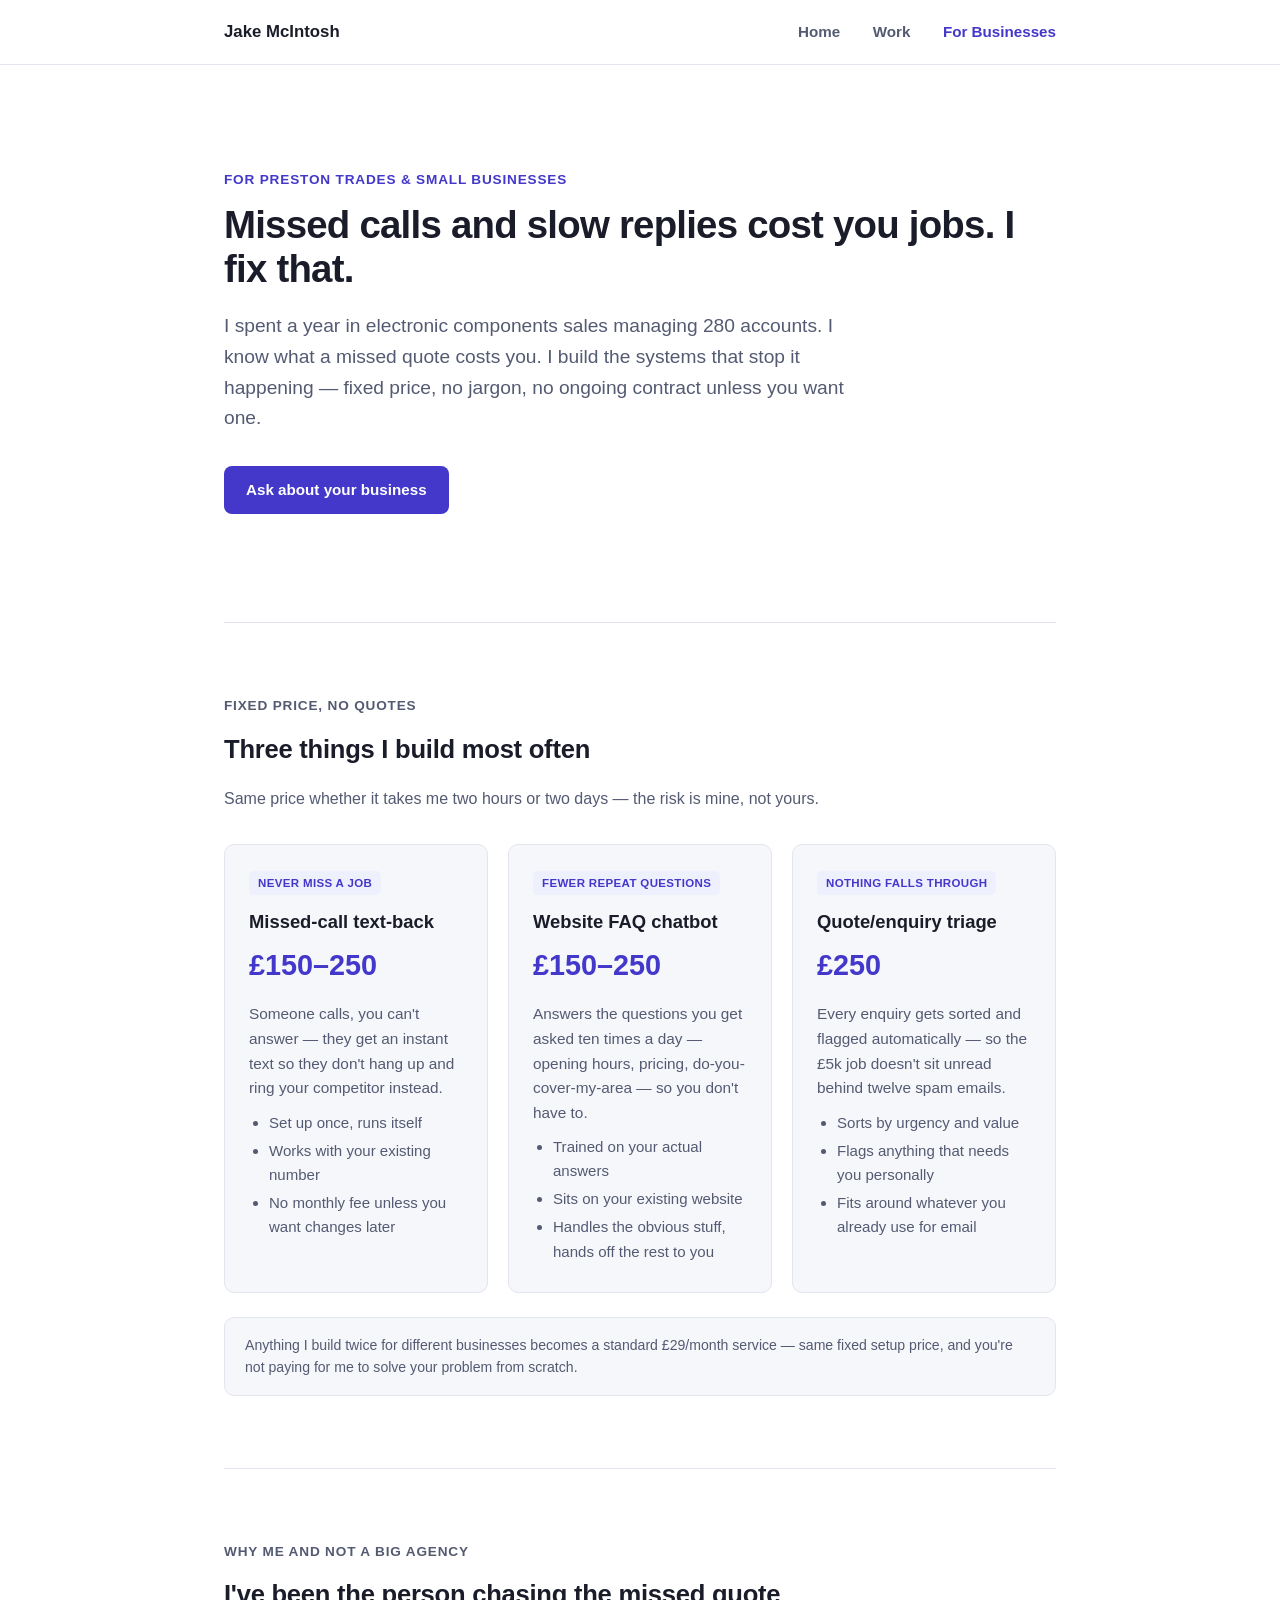
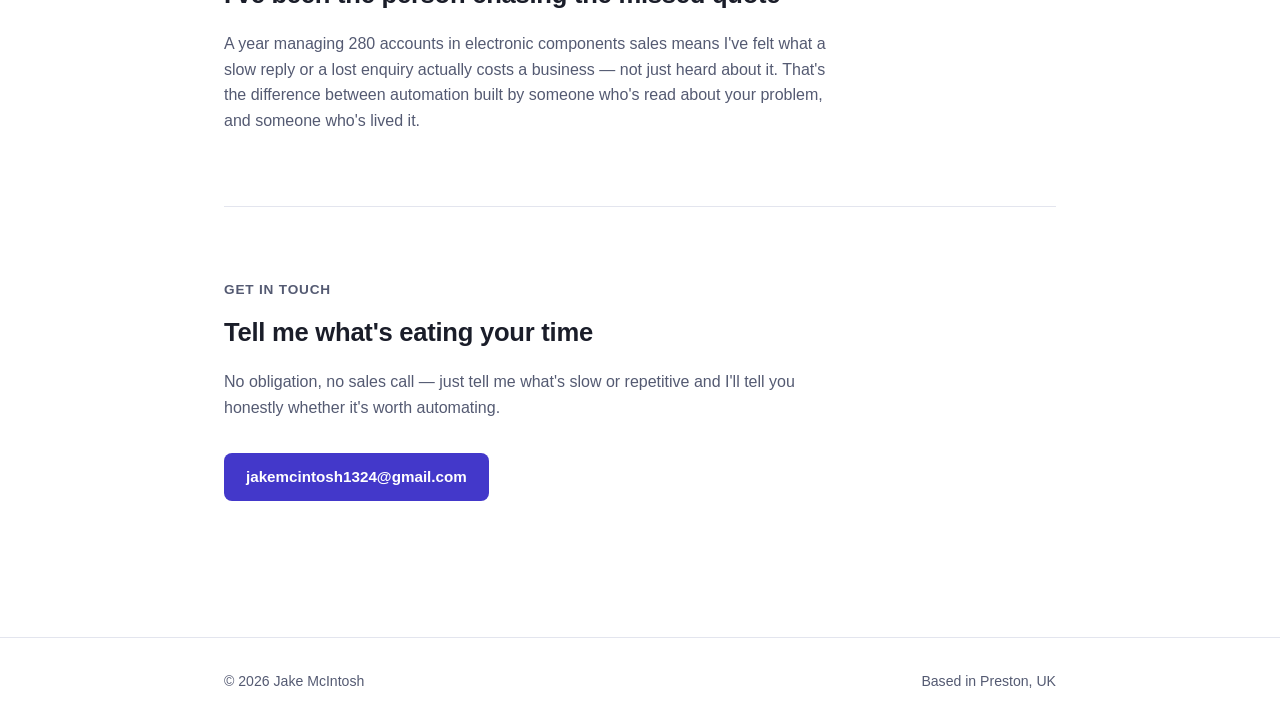
==== business.html @ 4c5cd42b "Initial site: home, work, and business pages Static HTML/CSS, no build step. Home covers positioning" ====
<!doctype html>
<html lang="en">
<head>
<meta charset="utf-8">
<meta name="viewport" content="width=device-width, initial-scale=1">
<title>Automation for Local Businesses — Jake McIntosh</title>
<meta name="description" content="Fixed-price automation for trades and small businesses in Preston: missed-call text-back, website chatbots, and enquiry triage. No quotes, no jargon.">
<link rel="stylesheet" href="style.css">
</head>
<body>

<header class="site">
  <div class="wrap">
    <span class="brand">Jake McIntosh</span>
    <nav class="main">
      <a href="index.html">Home</a>
      <a href="work.html">Work</a>
      <a href="business.html" class="active">For Businesses</a>
    </nav>
  </div>
</header>

<main>
  <div class="wrap">

    <section class="hero tight">
      <p class="eyebrow">For Preston trades &amp; small businesses</p>
      <h1>Missed calls and slow replies cost you jobs. I fix that.</h1>
      <p class="lede">I spent a year in electronic components sales managing 280 accounts. I know what a missed quote costs you. I build the systems that stop it happening — fixed price, no jargon, no ongoing contract unless you want one.</p>
      <div class="cta-row">
        <a class="btn primary" href="mailto:jakemcintosh1324@gmail.com?subject=Automation%20enquiry">Ask about your business</a>
      </div>
    </section>

    <hr class="divider">

    <section>
      <div class="section-head">
        <p class="eyebrow">Fixed price, no quotes</p>
        <h2>Three things I build most often</h2>
        <p>Same price whether it takes me two hours or two days — the risk is mine, not yours.</p>
      </div>

      <div class="grid cols-3">
        <div class="card price-card">
          <span class="tag">Never miss a job</span>
          <h3>Missed-call text-back</h3>
          <p class="price">£150–250</p>
          <p>Someone calls, you can't answer — they get an instant text so they don't hang up and ring your competitor instead.</p>
          <ul>
            <li>Set up once, runs itself</li>
            <li>Works with your existing number</li>
            <li>No monthly fee unless you want changes later</li>
          </ul>
        </div>

        <div class="card price-card">
          <span class="tag">Fewer repeat questions</span>
          <h3>Website FAQ chatbot</h3>
          <p class="price">£150–250</p>
          <p>Answers the questions you get asked ten times a day — opening hours, pricing, do-you-cover-my-area — so you don't have to.</p>
          <ul>
            <li>Trained on your actual answers</li>
            <li>Sits on your existing website</li>
            <li>Handles the obvious stuff, hands off the rest to you</li>
          </ul>
        </div>

        <div class="card price-card">
          <span class="tag">Nothing falls through</span>
          <h3>Quote/enquiry triage</h3>
          <p class="price">£250</p>
          <p>Every enquiry gets sorted and flagged automatically — so the £5k job doesn't sit unread behind twelve spam emails.</p>
          <ul>
            <li>Sorts by urgency and value</li>
            <li>Flags anything that needs you personally</li>
            <li>Fits around whatever you already use for email</li>
          </ul>
        </div>
      </div>

      <p class="note" style="margin-top:24px;">Anything I build twice for different businesses becomes a standard £29/month service — same fixed setup price, and you're not paying for me to solve your problem from scratch.</p>
    </section>

    <hr class="divider">

    <section class="tight">
      <div class="section-head">
        <p class="eyebrow">Why me and not a big agency</p>
        <h2>I've been the person chasing the missed quote</h2>
        <p>A year managing 280 accounts in electronic components sales means I've felt what a slow reply or a lost enquiry actually costs a business — not just heard about it. That's the difference between automation built by someone who's read about your problem, and someone who's lived it.</p>
      </div>
    </section>

    <hr class="divider">

    <section id="contact" class="tight">
      <div class="section-head">
        <p class="eyebrow">Get in touch</p>
        <h2>Tell me what's eating your time</h2>
        <p>No obligation, no sales call — just tell me what's slow or repetitive and I'll tell you honestly whether it's worth automating.</p>
      </div>
      <div class="cta-row">
        <a class="btn primary" href="mailto:jakemcintosh1324@gmail.com?subject=Automation%20enquiry">jakemcintosh1324@gmail.com</a>
      </div>
    </section>

  </div>
</main>

<footer class="site">
  <div class="wrap">
    <span>© 2026 Jake McIntosh</span>
    <span>Based in Preston, UK</span>
  </div>
</footer>

</body>
</html>
---- style.css ----
:root {
  --bg: #ffffff;
  --bg-alt: #f6f7fb;
  --text: #1a1d29;
  --text-dim: #545a72;
  --border: #e3e5ee;
  --accent: #4338ca;
  --accent-dim: #eef0fd;
  --code-bg: #f1f2f8;
  --radius: 10px;
  --max: 880px;
}

@media (prefers-color-scheme: dark) {
  :root {
    --bg: #14151f;
    --bg-alt: #1b1d2a;
    --text: #e9eaf2;
    --text-dim: #a3a7c2;
    --border: #2a2c3d;
    --accent: #8b85f5;
    --accent-dim: #23213f;
    --code-bg: #1e2030;
  }
}

* { box-sizing: border-box; }

html { scroll-behavior: smooth; }

body {
  margin: 0;
  background: var(--bg);
  color: var(--text);
  font-family: -apple-system, BlinkMacSystemFont, "Segoe UI", Roboto, Helvetica, Arial, sans-serif;
  line-height: 1.6;
  font-size: 16px;
}

a { color: var(--accent); text-decoration: none; }
a:hover { text-decoration: underline; }

code, pre {
  font-family: "SFMono-Regular", Consolas, "Liberation Mono", Menlo, monospace;
  background: var(--code-bg);
  border-radius: 4px;
}
code { padding: 0.15em 0.4em; font-size: 0.9em; }

.wrap {
  max-width: var(--max);
  margin: 0 auto;
  padding: 0 24px;
}

header.site {
  border-bottom: 1px solid var(--border);
  position: sticky;
  top: 0;
  background: var(--bg);
  z-index: 10;
}

@media (max-width: 480px) {
  header.site .wrap { padding: 10px 16px; height: auto; flex-wrap: wrap; row-gap: 6px; }
  .brand { font-size: 0.92rem; white-space: nowrap; }
  nav.main { display: flex; }
  nav.main a { margin-left: 0; margin-right: 14px; font-size: 0.85rem; white-space: nowrap; }
  nav.main a:last-child { margin-right: 0; }
}

header.site .wrap {
  display: flex;
  align-items: center;
  justify-content: space-between;
  height: 64px;
}

.brand {
  font-weight: 700;
  font-size: 1.05rem;
  color: var(--text);
}

nav.main a {
  color: var(--text-dim);
  margin-left: 28px;
  font-weight: 600;
  font-size: 0.95rem;
}
nav.main a:hover { color: var(--accent); text-decoration: none; }
nav.main a.active { color: var(--accent); }

main { padding: 64px 0 96px; }

.hero { padding-bottom: 8px; }

.eyebrow {
  color: var(--accent);
  font-weight: 700;
  font-size: 0.85rem;
  letter-spacing: 0.06em;
  text-transform: uppercase;
  margin: 0 0 12px;
}

h1 {
  font-size: 2.4rem;
  line-height: 1.15;
  margin: 0 0 20px;
  letter-spacing: -0.02em;
}

h2 {
  font-size: 1.6rem;
  margin: 0 0 8px;
  letter-spacing: -0.01em;
}

h3 { font-size: 1.15rem; margin: 0 0 6px; }

.lede {
  font-size: 1.2rem;
  color: var(--text-dim);
  max-width: 640px;
  margin: 0 0 32px;
}

.cta-row { display: flex; gap: 12px; flex-wrap: wrap; margin: 28px 0; }

.btn {
  display: inline-block;
  padding: 12px 22px;
  border-radius: 8px;
  font-weight: 700;
  font-size: 0.95rem;
}
.btn.primary { background: var(--accent); color: #fff; }
.btn.primary:hover { opacity: 0.9; text-decoration: none; }
.btn.ghost { border: 1px solid var(--border); color: var(--text); }
.btn.ghost:hover { border-color: var(--accent); color: var(--accent); text-decoration: none; }

section { margin: 72px 0; }
section.tight { margin: 40px 0; }

.section-head { margin-bottom: 32px; }
.section-head p { color: var(--text-dim); max-width: 620px; }

.grid { display: grid; grid-template-columns: repeat(2, 1fr); gap: 20px; }
@media (max-width: 680px) { .grid { grid-template-columns: 1fr; } }

.grid.cols-3 { grid-template-columns: repeat(3, 1fr); }
@media (max-width: 860px) { .grid.cols-3 { grid-template-columns: 1fr; } }

.card {
  background: var(--bg-alt);
  border: 1px solid var(--border);
  border-radius: var(--radius);
  padding: 24px;
}

.card .tag {
  display: inline-block;
  font-size: 0.72rem;
  font-weight: 700;
  letter-spacing: 0.03em;
  text-transform: uppercase;
  color: var(--accent);
  background: var(--accent-dim);
  padding: 3px 9px;
  border-radius: 5px;
  margin-bottom: 12px;
}

.card p { color: var(--text-dim); margin: 6px 0; font-size: 0.96rem; }
.card p strong { color: var(--text); }

.stack {
  margin-top: 14px;
  display: flex;
  flex-wrap: wrap;
  gap: 6px;
}
.stack span {
  font-size: 0.78rem;
  background: var(--code-bg);
  color: var(--text-dim);
  padding: 3px 9px;
  border-radius: 20px;
}

.principles { display: grid; grid-template-columns: repeat(4, 1fr); gap: 18px; }
@media (max-width: 860px) { .principles { grid-template-columns: repeat(2, 1fr); } }
@media (max-width: 520px) { .principles { grid-template-columns: 1fr; } }

.principles .card { text-align: left; }
.principles .card .num {
  font-size: 0.8rem;
  font-weight: 700;
  color: var(--accent);
  margin-bottom: 8px;
}

.divider {
  border: none;
  border-top: 1px solid var(--border);
  margin: 72px 0;
}

.price-card { position: relative; }
.price-card .price {
  font-size: 1.8rem;
  font-weight: 800;
  color: var(--accent);
  margin: 4px 0 14px;
}
.price-card ul { margin: 10px 0 0; padding-left: 20px; color: var(--text-dim); font-size: 0.94rem; }
.price-card li { margin-bottom: 4px; }

.quote {
  border-left: 3px solid var(--accent);
  padding: 4px 0 4px 20px;
  font-size: 1.15rem;
  color: var(--text);
  margin: 32px 0;
}

.note {
  font-size: 0.88rem;
  color: var(--text-dim);
  background: var(--bg-alt);
  border: 1px solid var(--border);
  border-radius: var(--radius);
  padding: 16px 20px;
}

footer.site {
  border-top: 1px solid var(--border);
  padding: 32px 0;
  color: var(--text-dim);
  font-size: 0.88rem;
}
footer.site .wrap { display: flex; justify-content: space-between; flex-wrap: wrap; gap: 12px; }

svg.arch { width: 100%; height: auto; max-width: 640px; display: block; margin: 8px 0; }
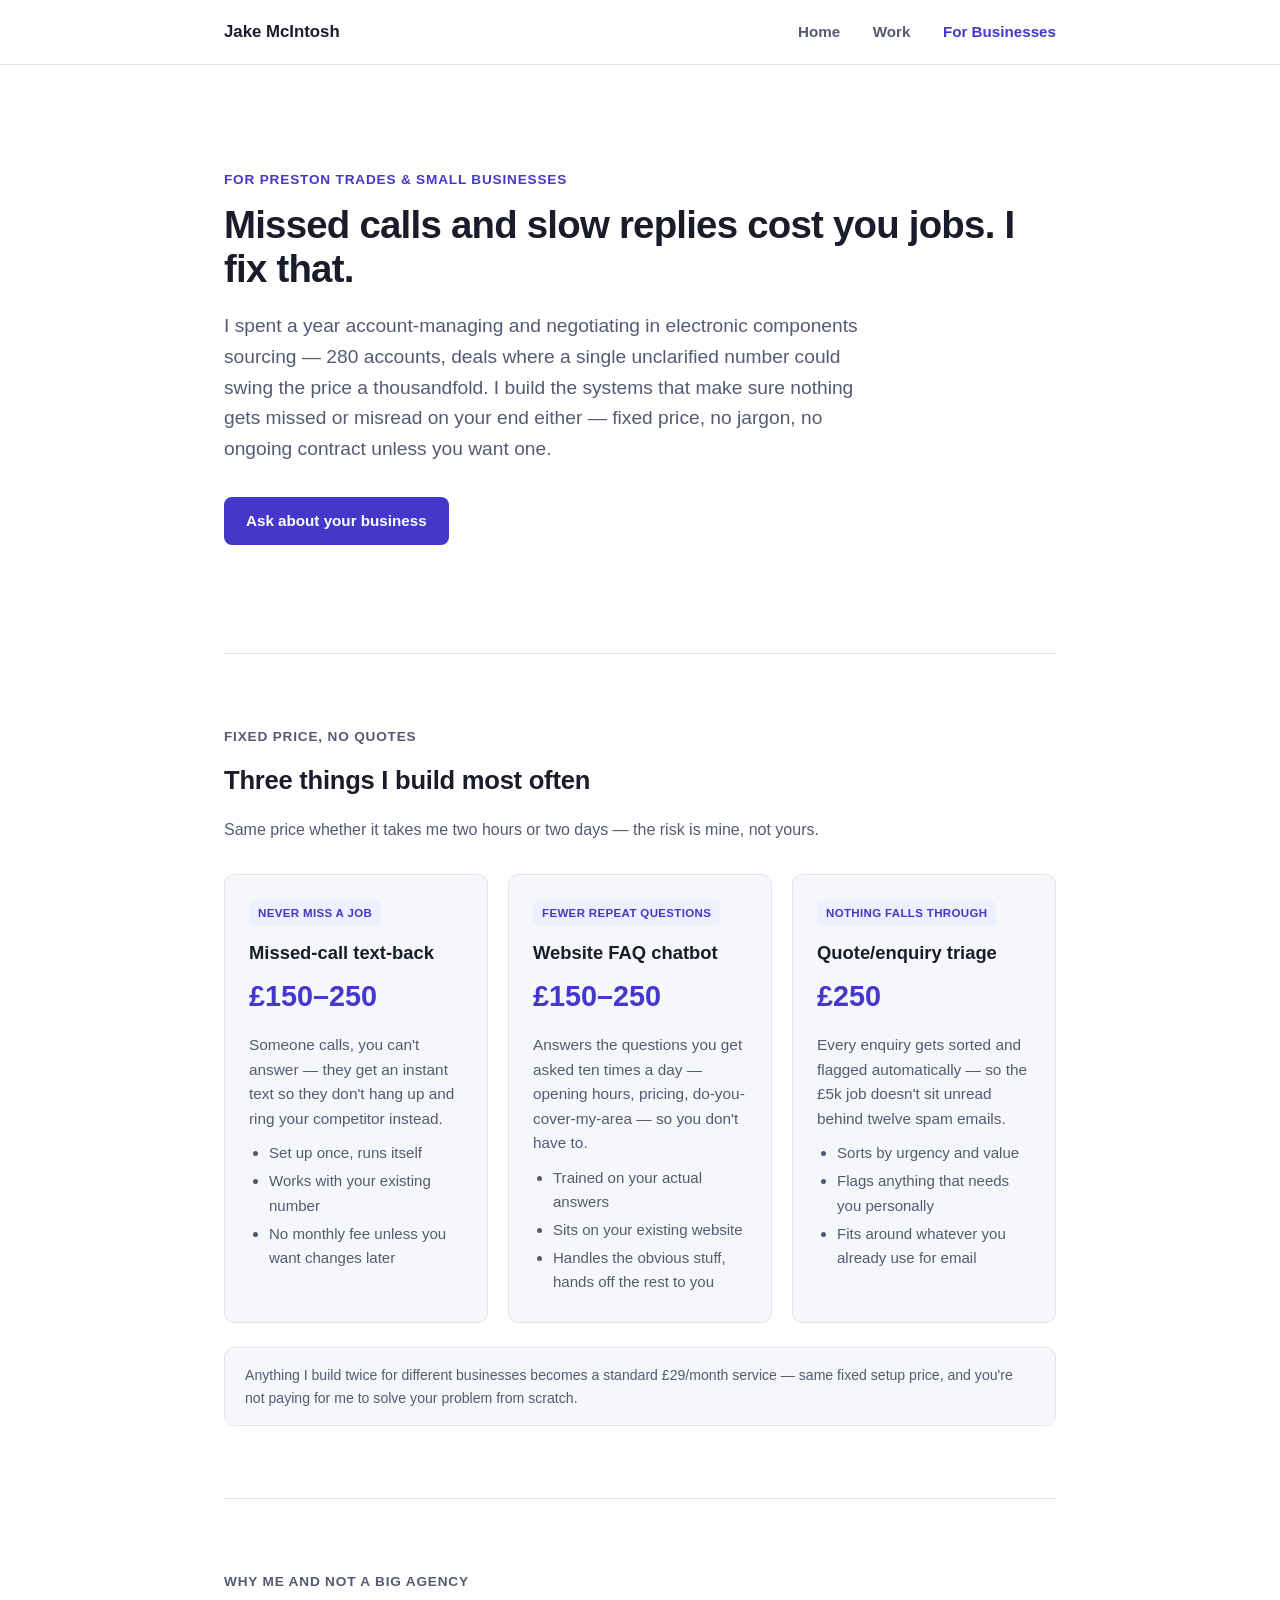
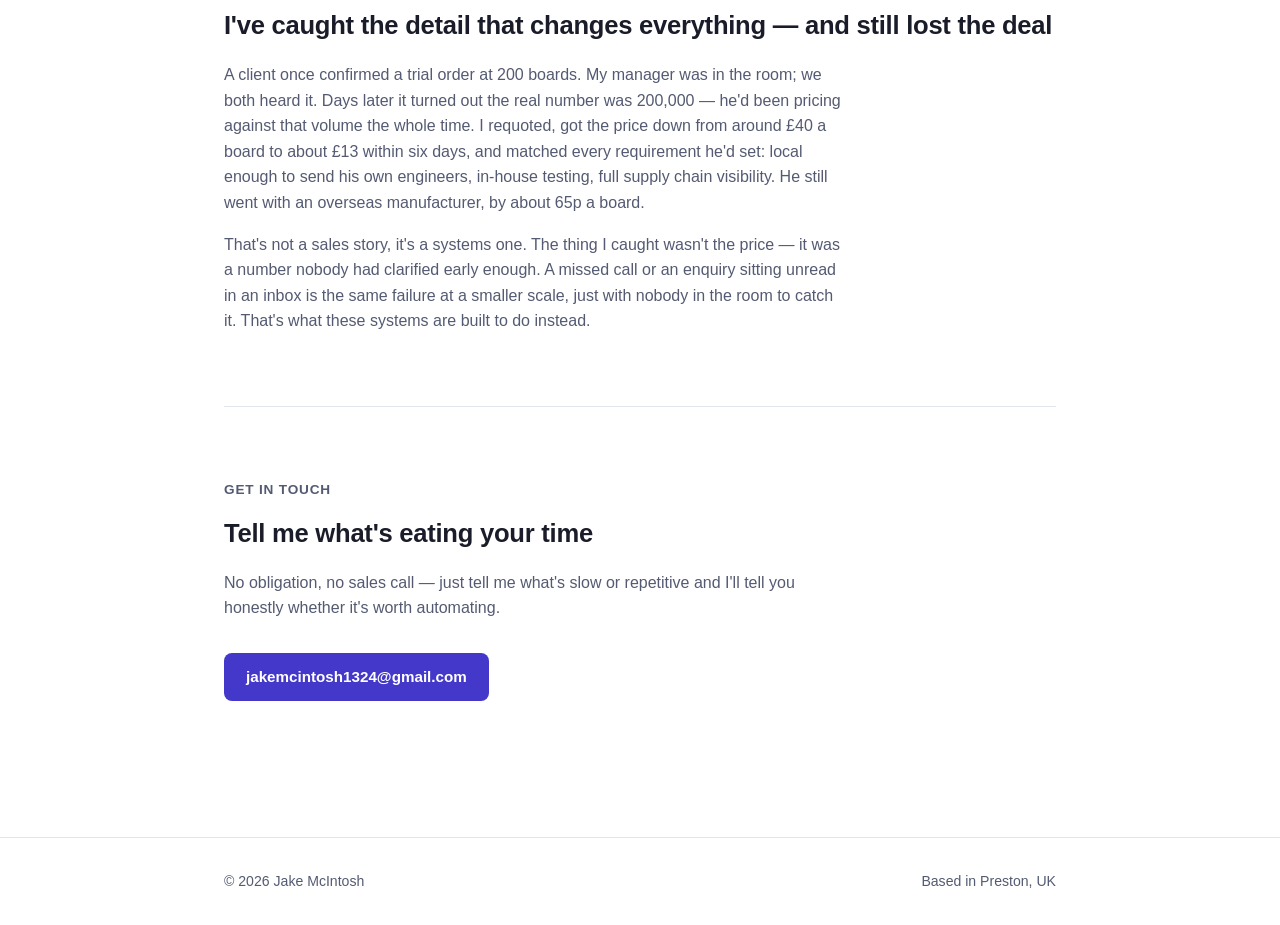
==== commit 84a0a3e2: "Replace abstract sales claim with the actual negotiation story" ====
--- a/business.html
+++ b/business.html
@@ -26,7 +26,7 @@
     <section class="hero tight">
       <p class="eyebrow">For Preston trades &amp; small businesses</p>
       <h1>Missed calls and slow replies cost you jobs. I fix that.</h1>
-      <p class="lede">I spent a year in electronic components sales managing 280 accounts. I know what a missed quote costs you. I build the systems that stop it happening — fixed price, no jargon, no ongoing contract unless you want one.</p>
+      <p class="lede">I spent a year account-managing and negotiating in electronic components sourcing — 280 accounts, deals where a single unclarified number could swing the price a thousandfold. I build the systems that make sure nothing gets missed or misread on your end either — fixed price, no jargon, no ongoing contract unless you want one.</p>
       <div class="cta-row">
         <a class="btn primary" href="mailto:jakemcintosh1324@gmail.com?subject=Automation%20enquiry">Ask about your business</a>
       </div>
@@ -87,8 +87,9 @@
     <section class="tight">
       <div class="section-head">
         <p class="eyebrow">Why me and not a big agency</p>
-        <h2>I've been the person chasing the missed quote</h2>
-        <p>A year managing 280 accounts in electronic components sales means I've felt what a slow reply or a lost enquiry actually costs a business — not just heard about it. That's the difference between automation built by someone who's read about your problem, and someone who's lived it.</p>
+        <h2>I've caught the detail that changes everything — and still lost the deal</h2>
+        <p>A client once confirmed a trial order at 200 boards. My manager was in the room; we both heard it. Days later it turned out the real number was 200,000 — he'd been pricing against that volume the whole time. I requoted, got the price down from around £40 a board to about £13 within six days, and matched every requirement he'd set: local enough to send his own engineers, in-house testing, full supply chain visibility. He still went with an overseas manufacturer, by about 65p a board.</p>
+        <p>That's not a sales story, it's a systems one. The thing I caught wasn't the price — it was a number nobody had clarified early enough. A missed call or an enquiry sitting unread in an inbox is the same failure at a smaller scale, just with nobody in the room to catch it. That's what these systems are built to do instead.</p>
       </div>
     </section>
 
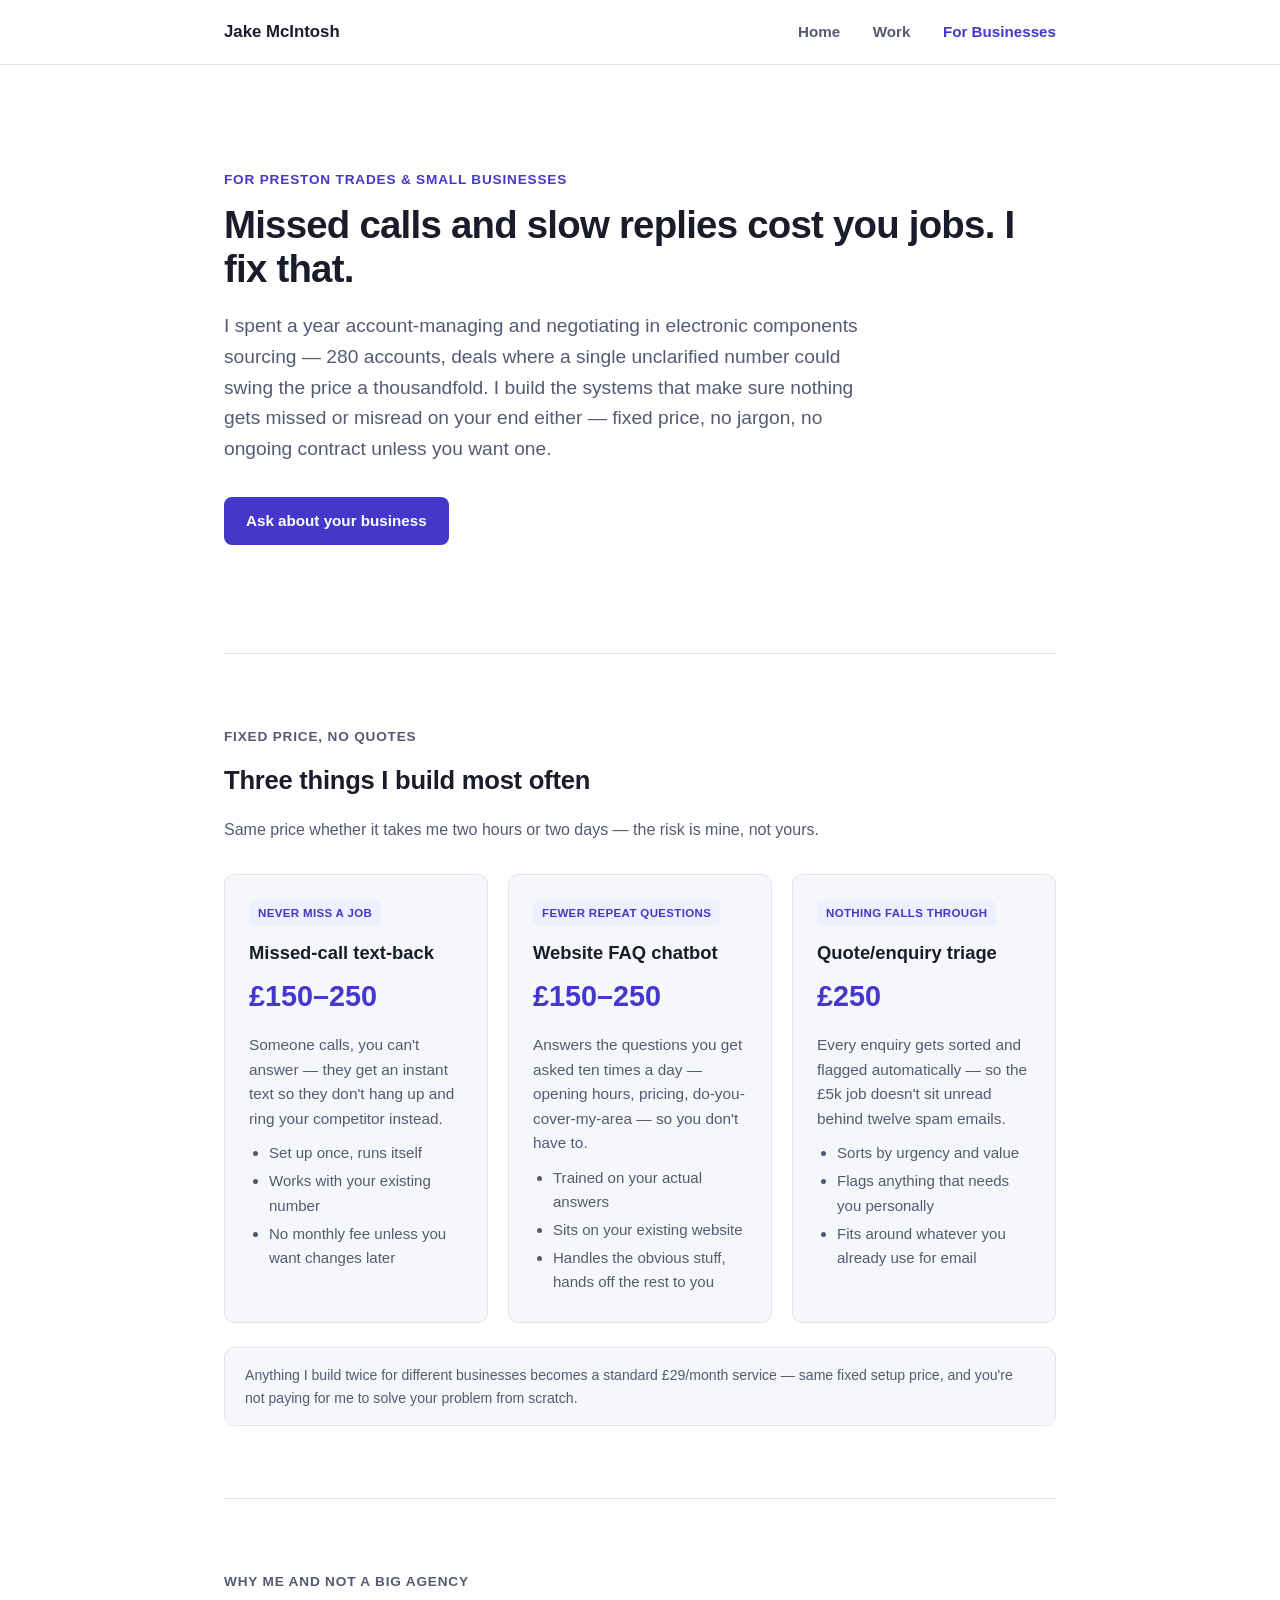
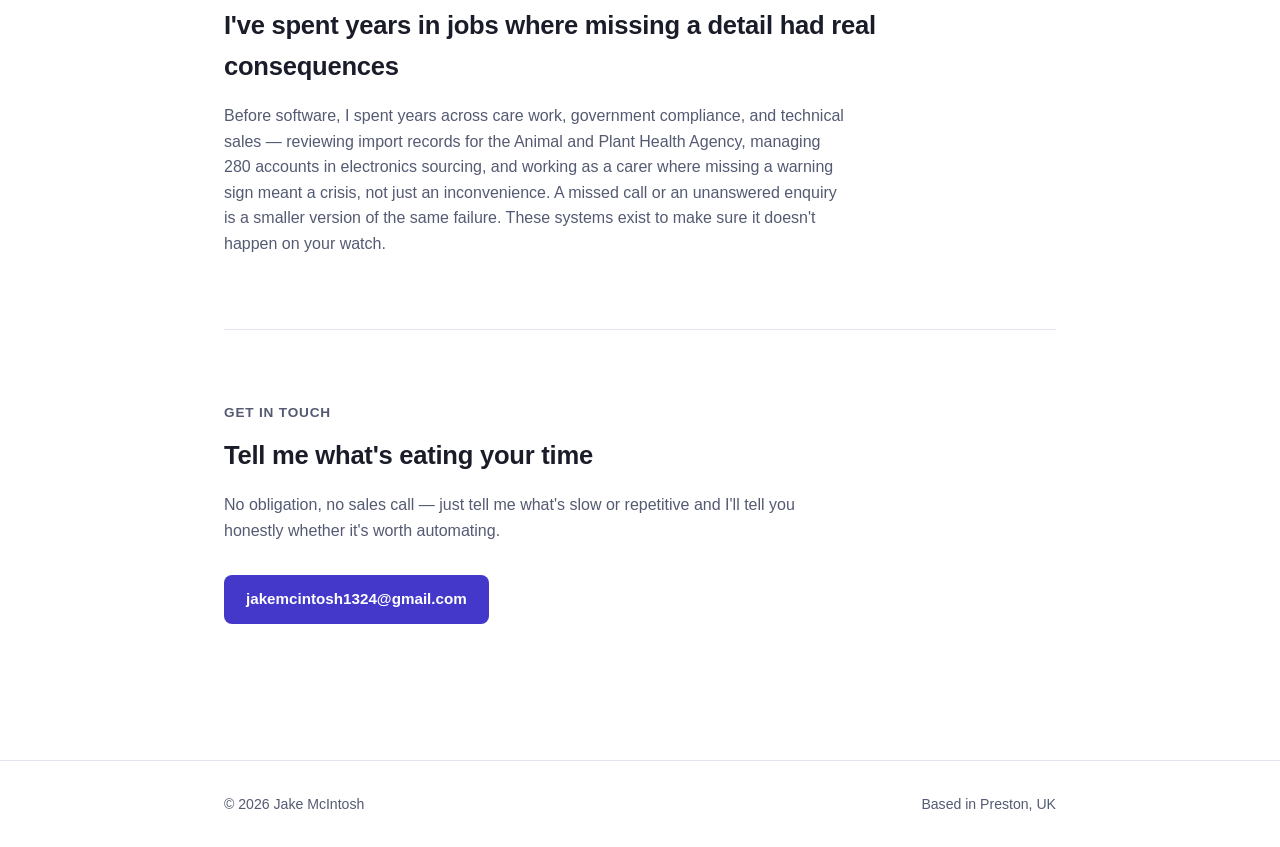
==== commit 3f14a031: "Center the wider background instead of one negotiation story Add a home-page section covering the ac" ====
--- a/business.html
+++ b/business.html
@@ -87,9 +87,8 @@
     <section class="tight">
       <div class="section-head">
         <p class="eyebrow">Why me and not a big agency</p>
-        <h2>I've caught the detail that changes everything — and still lost the deal</h2>
-        <p>A client once confirmed a trial order at 200 boards. My manager was in the room; we both heard it. Days later it turned out the real number was 200,000 — he'd been pricing against that volume the whole time. I requoted, got the price down from around £40 a board to about £13 within six days, and matched every requirement he'd set: local enough to send his own engineers, in-house testing, full supply chain visibility. He still went with an overseas manufacturer, by about 65p a board.</p>
-        <p>That's not a sales story, it's a systems one. The thing I caught wasn't the price — it was a number nobody had clarified early enough. A missed call or an enquiry sitting unread in an inbox is the same failure at a smaller scale, just with nobody in the room to catch it. That's what these systems are built to do instead.</p>
+        <h2>I've spent years in jobs where missing a detail had real consequences</h2>
+        <p>Before software, I spent years across care work, government compliance, and technical sales — reviewing import records for the Animal and Plant Health Agency, managing 280 accounts in electronics sourcing, and working as a carer where missing a warning sign meant a crisis, not just an inconvenience. A missed call or an unanswered enquiry is a smaller version of the same failure. These systems exist to make sure it doesn't happen on your watch.</p>
       </div>
     </section>
 
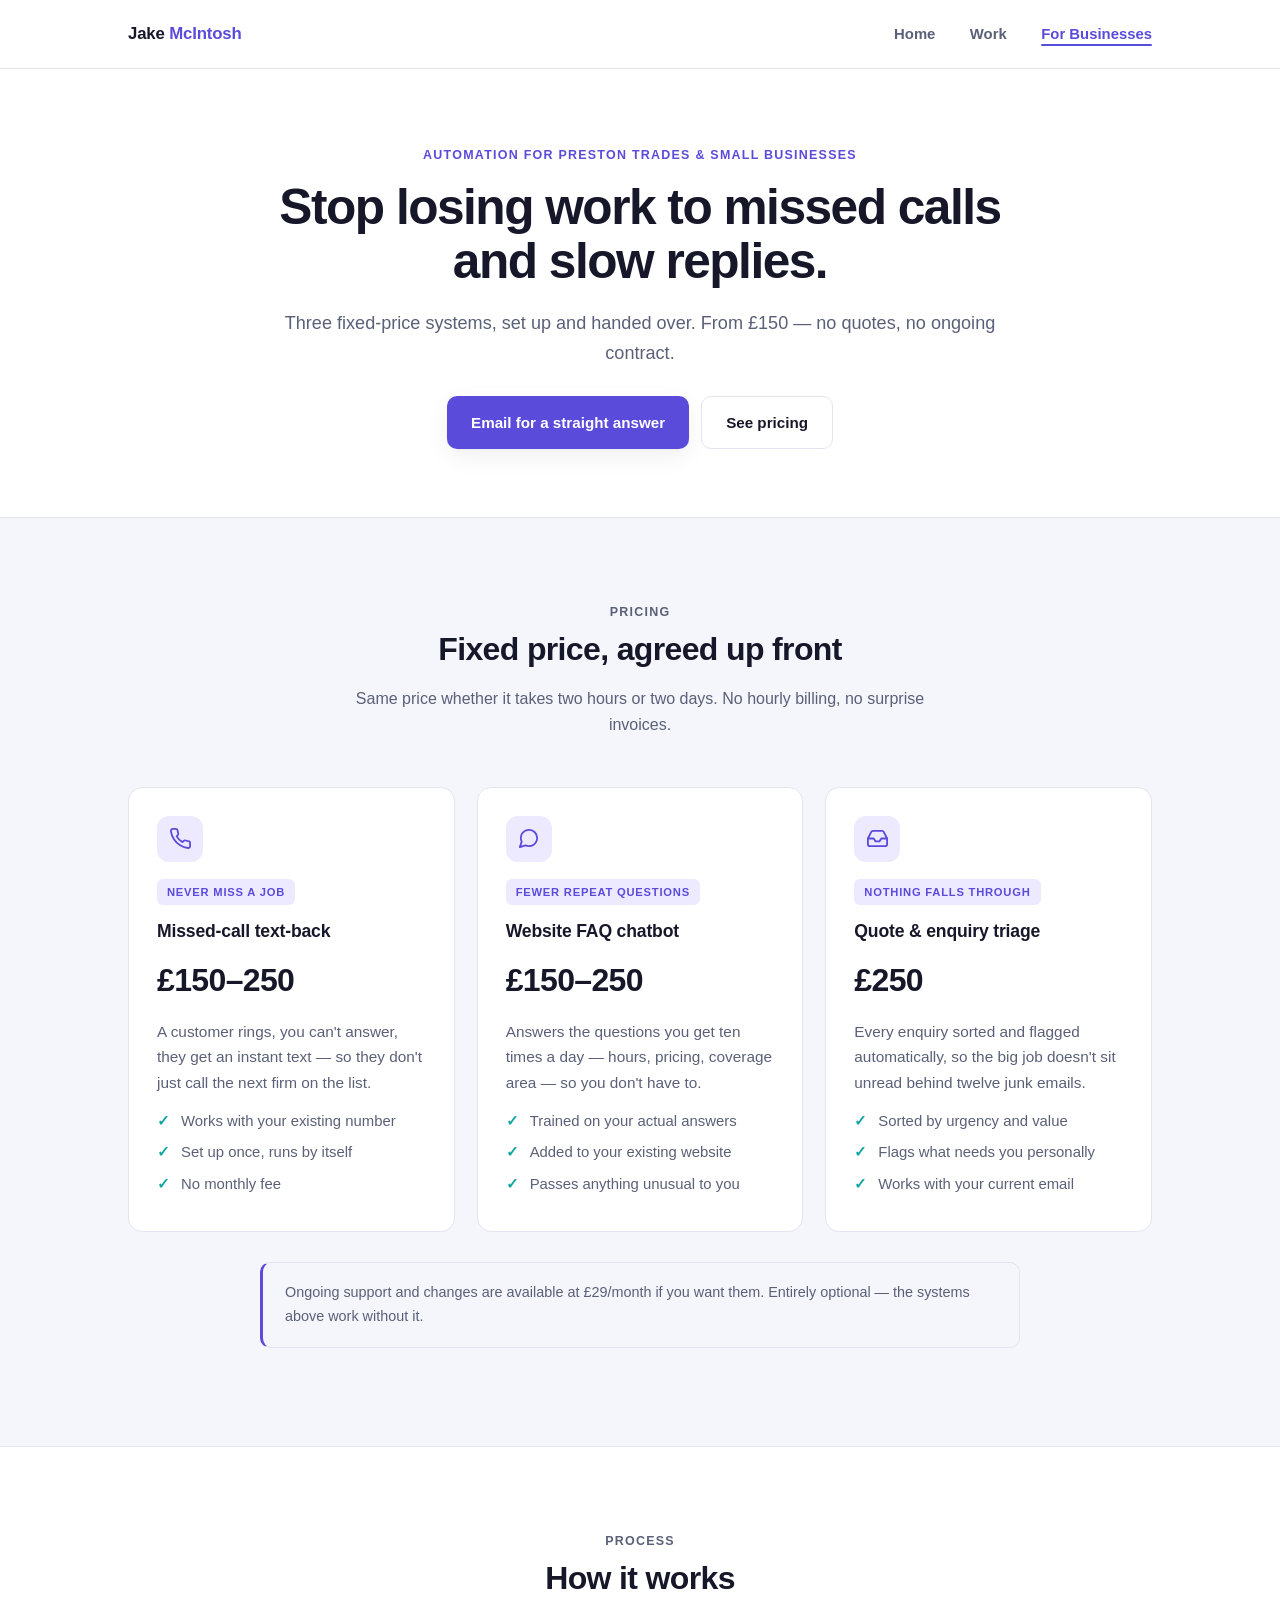
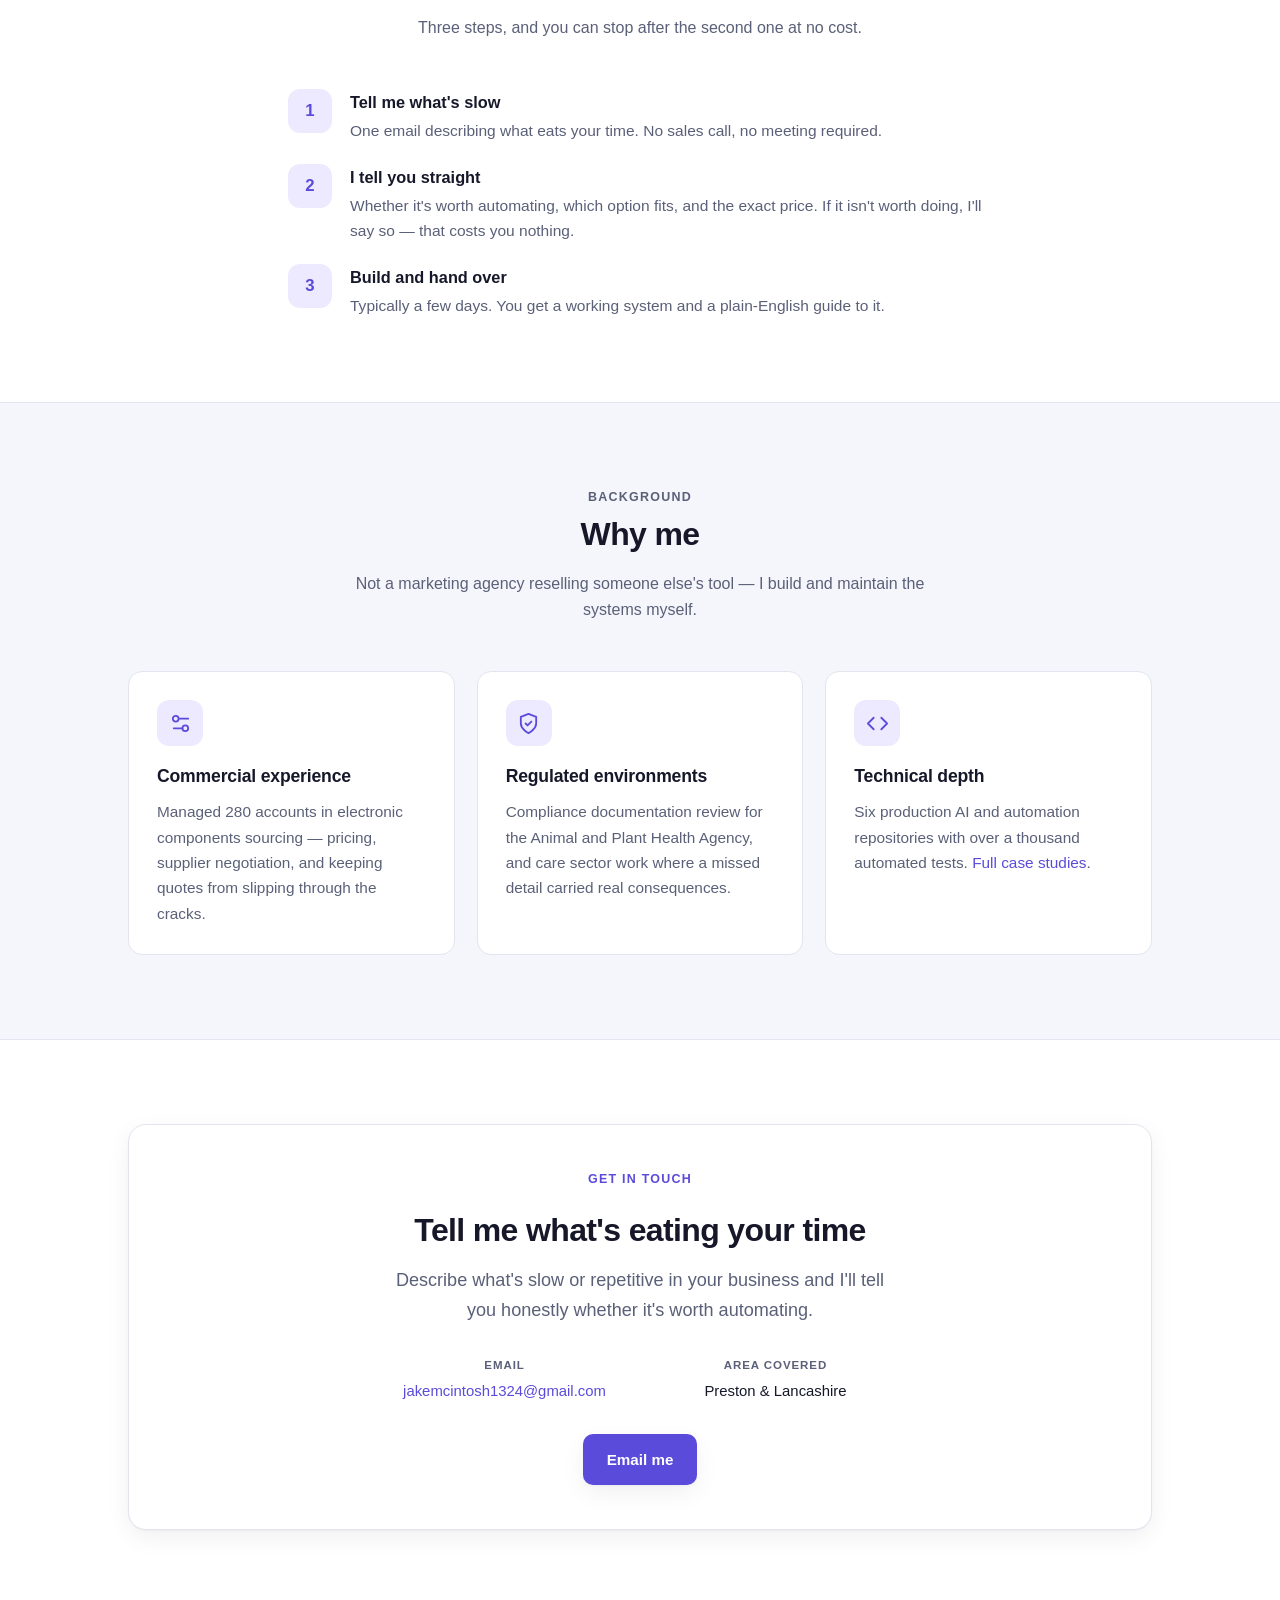
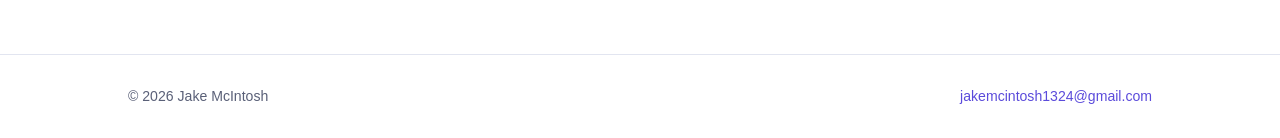
==== commit 2445a4bd: "Redesign: proper visual design system across all pages Replace the plain document styling with a des" ====
--- a/business.html
+++ b/business.html
@@ -3,15 +3,15 @@
 <head>
 <meta charset="utf-8">
 <meta name="viewport" content="width=device-width, initial-scale=1">
-<title>Automation for Local Businesses — Jake McIntosh</title>
-<meta name="description" content="Fixed-price automation for trades and small businesses in Preston: missed-call text-back, website chatbots, and enquiry triage. No quotes, no jargon.">
+<title>Business Automation, Fixed Prices — Jake McIntosh, Preston</title>
+<meta name="description" content="Fixed-price automation for Preston trades and small businesses: missed-call text-back, website FAQ chatbot, and enquiry triage. From £150. No quotes, no contracts.">
 <link rel="stylesheet" href="style.css">
 </head>
 <body>
 
 <header class="site">
   <div class="wrap">
-    <span class="brand">Jake McIntosh</span>
+    <span class="brand">Jake <span>McIntosh</span></span>
     <nav class="main">
       <a href="index.html">Home</a>
       <a href="work.html">Work</a>
@@ -21,99 +21,167 @@
 </header>
 
 <main>
+
   <div class="wrap">
-
-    <section class="hero tight">
-      <p class="eyebrow">For Preston trades &amp; small businesses</p>
-      <h1>Missed calls and slow replies cost you jobs. I fix that.</h1>
-      <p class="lede">I spent a year account-managing and negotiating in electronic components sourcing — 280 accounts, deals where a single unclarified number could swing the price a thousandfold. I build the systems that make sure nothing gets missed or misread on your end either — fixed price, no jargon, no ongoing contract unless you want one.</p>
-      <div class="cta-row">
-        <a class="btn primary" href="mailto:jakemcintosh1324@gmail.com?subject=Automation%20enquiry">Ask about your business</a>
+    <section class="hero">
+      <div class="narrow" style="text-align:center">
+        <p class="eyebrow">Automation for Preston trades &amp; small businesses</p>
+        <h1>Stop losing work to missed calls and slow replies.</h1>
+        <p class="lede">Three fixed-price systems, set up and handed over. From £150 — no quotes, no ongoing contract.</p>
+        <div class="cta-row" style="justify-content:center">
+          <a class="btn primary" href="mailto:jakemcintosh1324@gmail.com?subject=Automation%20enquiry">Email for a straight answer</a>
+          <a class="btn ghost" href="#pricing">See pricing</a>
+        </div>
       </div>
     </section>
+  </div>
 
-    <hr class="divider">
-
-    <section>
-      <div class="section-head">
-        <p class="eyebrow">Fixed price, no quotes</p>
-        <h2>Three things I build most often</h2>
-        <p>Same price whether it takes me two hours or two days — the risk is mine, not yours.</p>
+  <!-- PRICING -->
+  <section class="alt" id="pricing">
+    <div class="wrap">
+      <div class="section-head reveal">
+        <p class="eyebrow">Pricing</p>
+        <h2>Fixed price, agreed up front</h2>
+        <p>Same price whether it takes two hours or two days. No hourly billing, no surprise invoices.</p>
       </div>
 
       <div class="grid cols-3">
-        <div class="card price-card">
+        <div class="card price-card reveal">
+          <div class="ico"><svg viewBox="0 0 24 24"><path d="M22 16.9v3a2 2 0 0 1-2.2 2 19.8 19.8 0 0 1-8.6-3.1 19.5 19.5 0 0 1-6-6A19.8 19.8 0 0 1 2 4.2 2 2 0 0 1 4 2h3a2 2 0 0 1 2 1.7c.1 1 .3 1.8.6 2.7a2 2 0 0 1-.4 2.1L8 9.8a16 16 0 0 0 6 6l1.3-1.2a2 2 0 0 1 2.1-.5c.9.3 1.8.5 2.7.6a2 2 0 0 1 1.9 2z"/></svg></div>
           <span class="tag">Never miss a job</span>
           <h3>Missed-call text-back</h3>
-          <p class="price">£150–250</p>
-          <p>Someone calls, you can't answer — they get an instant text so they don't hang up and ring your competitor instead.</p>
+          <div class="price">£150–250</div>
+          <p>A customer rings, you can't answer, they get an instant text — so they don't just call the next firm on the list.</p>
           <ul>
-            <li>Set up once, runs itself</li>
             <li>Works with your existing number</li>
-            <li>No monthly fee unless you want changes later</li>
+            <li>Set up once, runs by itself</li>
+            <li>No monthly fee</li>
           </ul>
         </div>
 
-        <div class="card price-card">
+        <div class="card price-card reveal">
+          <div class="ico"><svg viewBox="0 0 24 24"><path d="M21 11.5a8.4 8.4 0 0 1-.9 3.8 8.5 8.5 0 0 1-7.6 4.7 8.4 8.4 0 0 1-3.8-.9L3 21l1.9-5.7a8.4 8.4 0 0 1-.9-3.8 8.5 8.5 0 0 1 4.7-7.6 8.4 8.4 0 0 1 3.8-.9h.5a8.5 8.5 0 0 1 8 8v.5z"/></svg></div>
           <span class="tag">Fewer repeat questions</span>
           <h3>Website FAQ chatbot</h3>
-          <p class="price">£150–250</p>
-          <p>Answers the questions you get asked ten times a day — opening hours, pricing, do-you-cover-my-area — so you don't have to.</p>
+          <div class="price">£150–250</div>
+          <p>Answers the questions you get ten times a day — hours, pricing, coverage area — so you don't have to.</p>
           <ul>
             <li>Trained on your actual answers</li>
-            <li>Sits on your existing website</li>
-            <li>Handles the obvious stuff, hands off the rest to you</li>
+            <li>Added to your existing website</li>
+            <li>Passes anything unusual to you</li>
           </ul>
         </div>
 
-        <div class="card price-card">
+        <div class="card price-card reveal">
+          <div class="ico"><svg viewBox="0 0 24 24"><path d="M22 12h-6l-2 3h-4l-2-3H2"/><path d="M5.5 5.1 2 12v6a2 2 0 0 0 2 2h16a2 2 0 0 0 2-2v-6l-3.5-6.9A2 2 0 0 0 16.8 4H7.2a2 2 0 0 0-1.7 1.1z"/></svg></div>
           <span class="tag">Nothing falls through</span>
-          <h3>Quote/enquiry triage</h3>
-          <p class="price">£250</p>
-          <p>Every enquiry gets sorted and flagged automatically — so the £5k job doesn't sit unread behind twelve spam emails.</p>
+          <h3>Quote &amp; enquiry triage</h3>
+          <div class="price">£250</div>
+          <p>Every enquiry sorted and flagged automatically, so the big job doesn't sit unread behind twelve junk emails.</p>
           <ul>
-            <li>Sorts by urgency and value</li>
-            <li>Flags anything that needs you personally</li>
-            <li>Fits around whatever you already use for email</li>
+            <li>Sorted by urgency and value</li>
+            <li>Flags what needs you personally</li>
+            <li>Works with your current email</li>
           </ul>
         </div>
       </div>
 
-      <p class="note" style="margin-top:24px;">Anything I build twice for different businesses becomes a standard £29/month service — same fixed setup price, and you're not paying for me to solve your problem from scratch.</p>
-    </section>
+      <div class="narrow" style="margin-top:30px">
+        <p class="note reveal">Ongoing support and changes are available at £29/month if you want them. Entirely optional — the systems above work without it.</p>
+      </div>
+    </div>
+  </section>
 
-    <hr class="divider">
+  <!-- PROCESS -->
+  <section>
+    <div class="wrap narrow">
+      <div class="section-head reveal">
+        <p class="eyebrow">Process</p>
+        <h2>How it works</h2>
+        <p>Three steps, and you can stop after the second one at no cost.</p>
+      </div>
+      <ol class="steps">
+        <li class="reveal"><div><strong>Tell me what's slow</strong>One email describing what eats your time. No sales call, no meeting required.</div></li>
+        <li class="reveal"><div><strong>I tell you straight</strong>Whether it's worth automating, which option fits, and the exact price. If it isn't worth doing, I'll say so — that costs you nothing.</div></li>
+        <li class="reveal"><div><strong>Build and hand over</strong>Typically a few days. You get a working system and a plain-English guide to it.</div></li>
+      </ol>
+    </div>
+  </section>
 
-    <section class="tight">
-      <div class="section-head">
-        <p class="eyebrow">Why me and not a big agency</p>
-        <h2>I've spent years in jobs where missing a detail had real consequences</h2>
-        <p>Before software, I spent years across care work, government compliance, and technical sales — reviewing import records for the Animal and Plant Health Agency, managing 280 accounts in electronics sourcing, and working as a carer where missing a warning sign meant a crisis, not just an inconvenience. A missed call or an unanswered enquiry is a smaller version of the same failure. These systems exist to make sure it doesn't happen on your watch.</p>
+  <!-- WHY ME -->
+  <section class="alt">
+    <div class="wrap">
+      <div class="section-head reveal">
+        <p class="eyebrow">Background</p>
+        <h2>Why me</h2>
+        <p>Not a marketing agency reselling someone else's tool — I build and maintain the systems myself.</p>
       </div>
-    </section>
+      <div class="grid cols-3">
+        <div class="card reveal">
+          <div class="ico"><svg viewBox="0 0 24 24"><path d="M20 7h-9M14 17H5"/><circle cx="17" cy="17" r="3"/><circle cx="7" cy="7" r="3"/></svg></div>
+          <h3>Commercial experience</h3>
+          <p>Managed 280 accounts in electronic components sourcing — pricing, supplier negotiation, and keeping quotes from slipping through the cracks.</p>
+        </div>
+        <div class="card reveal">
+          <div class="ico"><svg viewBox="0 0 24 24"><path d="M12 22s8-4 8-10V5l-8-3-8 3v7c0 6 8 10 8 10z"/><path d="m9 12 2 2 4-4"/></svg></div>
+          <h3>Regulated environments</h3>
+          <p>Compliance documentation review for the Animal and Plant Health Agency, and care sector work where a missed detail carried real consequences.</p>
+        </div>
+        <div class="card reveal">
+          <div class="ico"><svg viewBox="0 0 24 24"><path d="m16 18 6-6-6-6M8 6l-6 6 6 6"/></svg></div>
+          <h3>Technical depth</h3>
+          <p>Six production AI and automation repositories with over a thousand automated tests. <a href="work.html">Full case studies</a>.</p>
+        </div>
+      </div>
+    </div>
+  </section>
 
-    <hr class="divider">
-
-    <section id="contact" class="tight">
-      <div class="section-head">
+  <!-- CONTACT -->
+  <section id="contact">
+    <div class="wrap">
+      <div class="contact-panel reveal">
         <p class="eyebrow">Get in touch</p>
         <h2>Tell me what's eating your time</h2>
-        <p>No obligation, no sales call — just tell me what's slow or repetitive and I'll tell you honestly whether it's worth automating.</p>
+        <p class="lede">Describe what's slow or repetitive in your business and I'll tell you honestly whether it's worth automating.</p>
+        <ul class="contact-list" style="grid-template-columns:repeat(2,1fr);max-width:520px;margin-left:auto;margin-right:auto">
+          <li><span class="label">Email</span><a href="mailto:jakemcintosh1324@gmail.com?subject=Automation%20enquiry">jakemcintosh1324@gmail.com</a></li>
+          <li><span class="label">Area covered</span>Preston &amp; Lancashire</li>
+        </ul>
+        <div class="cta-row">
+          <a class="btn primary" href="mailto:jakemcintosh1324@gmail.com?subject=Automation%20enquiry">Email me</a>
+        </div>
       </div>
-      <div class="cta-row">
-        <a class="btn primary" href="mailto:jakemcintosh1324@gmail.com?subject=Automation%20enquiry">jakemcintosh1324@gmail.com</a>
-      </div>
-    </section>
+    </div>
+  </section>
 
-  </div>
 </main>
 
 <footer class="site">
   <div class="wrap">
     <span>© 2026 Jake McIntosh</span>
-    <span>Based in Preston, UK</span>
+    <a href="mailto:jakemcintosh1324@gmail.com">jakemcintosh1324@gmail.com</a>
   </div>
 </footer>
 
+<script>
+(function () {
+  var els = document.querySelectorAll('.reveal');
+  if (!els.length) return;
+  function showAll() { for (var i = 0; i < els.length; i++) els[i].classList.add('in'); }
+  if (!('IntersectionObserver' in window)) { showAll(); return; }
+  document.documentElement.classList.add('reveal-ready');
+  var io = new IntersectionObserver(function (entries) {
+    entries.forEach(function (entry, i) {
+      if (!entry.isIntersecting) return;
+      var el = entry.target;
+      setTimeout(function () { el.classList.add('in'); }, i * 70);
+      io.unobserve(el);
+    });
+  }, { threshold: 0, rootMargin: '0px 0px -60px 0px' });
+  for (var i = 0; i < els.length; i++) io.observe(els[i]);
+  setTimeout(showAll, 3000);
+})();
+</script>
+
 </body>
 </html>
--- a/style.css
+++ b/style.css
@@ -1,31 +1,38 @@
 :root {
   --bg: #ffffff;
-  --bg-alt: #f6f7fb;
-  --text: #1a1d29;
-  --text-dim: #545a72;
-  --border: #e3e5ee;
-  --accent: #4338ca;
-  --accent-dim: #eef0fd;
-  --code-bg: #f1f2f8;
-  --radius: 10px;
-  --max: 880px;
+  --bg-alt: #f5f6fb;
+  --bg-deep: #eceef7;
+  --text: #16182a;
+  --text-dim: #5a6078;
+  --border: #e2e5f0;
+  --accent: #5b4bdb;
+  --accent-soft: #ede9fe;
+  --accent-2: #0ea5a4;
+  --code-bg: #eef0f8;
+  --shadow: 0 1px 2px rgba(20,22,40,.04), 0 8px 24px rgba(20,22,40,.06);
+  --shadow-lg: 0 2px 4px rgba(20,22,40,.05), 0 18px 44px rgba(20,22,40,.11);
+  --radius: 14px;
+  --max: 1080px;
 }
 
 @media (prefers-color-scheme: dark) {
   :root {
-    --bg: #14151f;
-    --bg-alt: #1b1d2a;
-    --text: #e9eaf2;
-    --text-dim: #a3a7c2;
-    --border: #2a2c3d;
-    --accent: #8b85f5;
-    --accent-dim: #23213f;
-    --code-bg: #1e2030;
+    --bg: #0f1119;
+    --bg-alt: #161927;
+    --bg-deep: #1c2032;
+    --text: #eceef8;
+    --text-dim: #9ba2be;
+    --border: #262b3f;
+    --accent: #8b7cf8;
+    --accent-soft: #241f45;
+    --accent-2: #2dd4bf;
+    --code-bg: #1b1f30;
+    --shadow: 0 1px 2px rgba(0,0,0,.3), 0 8px 24px rgba(0,0,0,.25);
+    --shadow-lg: 0 2px 4px rgba(0,0,0,.3), 0 18px 44px rgba(0,0,0,.4);
   }
 }
 
 * { box-sizing: border-box; }
-
 html { scroll-behavior: smooth; }
 
 body {
@@ -33,213 +40,302 @@
   background: var(--bg);
   color: var(--text);
   font-family: -apple-system, BlinkMacSystemFont, "Segoe UI", Roboto, Helvetica, Arial, sans-serif;
-  line-height: 1.6;
+  line-height: 1.65;
   font-size: 16px;
+  -webkit-font-smoothing: antialiased;
 }
 
 a { color: var(--accent); text-decoration: none; }
 a:hover { text-decoration: underline; }
 
-code, pre {
-  font-family: "SFMono-Regular", Consolas, "Liberation Mono", Menlo, monospace;
+code {
+  font-family: "SFMono-Regular", Consolas, Menlo, monospace;
   background: var(--code-bg);
-  border-radius: 4px;
-}
-code { padding: 0.15em 0.4em; font-size: 0.9em; }
-
-.wrap {
-  max-width: var(--max);
-  margin: 0 auto;
-  padding: 0 24px;
-}
-
+  border-radius: 5px;
+  padding: 0.15em 0.45em;
+  font-size: 0.88em;
+}
+
+.wrap { max-width: var(--max); margin: 0 auto; padding: 0 28px; }
+.narrow { max-width: 760px; margin: 0 auto; }
+
+/* ---------- header ---------- */
 header.site {
   border-bottom: 1px solid var(--border);
-  position: sticky;
-  top: 0;
-  background: var(--bg);
-  z-index: 10;
-}
-
-@media (max-width: 480px) {
-  header.site .wrap { padding: 10px 16px; height: auto; flex-wrap: wrap; row-gap: 6px; }
-  .brand { font-size: 0.92rem; white-space: nowrap; }
+  position: sticky; top: 0;
+  background: color-mix(in srgb, var(--bg) 88%, transparent);
+  backdrop-filter: saturate(180%) blur(12px);
+  z-index: 50;
+}
+header.site .wrap {
+  display: flex; align-items: center; justify-content: space-between;
+  height: 68px;
+}
+.brand { font-weight: 800; font-size: 1.05rem; color: var(--text); letter-spacing: -0.01em; }
+.brand span { color: var(--accent); }
+nav.main a {
+  color: var(--text-dim); margin-left: 30px;
+  font-weight: 600; font-size: 0.93rem;
+  position: relative; padding: 4px 0;
+}
+nav.main a::after {
+  content: ""; position: absolute; left: 0; right: 100%; bottom: 0;
+  height: 2px; background: var(--accent); border-radius: 2px;
+  transition: right .25s ease;
+}
+nav.main a:hover { color: var(--text); text-decoration: none; }
+nav.main a:hover::after, nav.main a.active::after { right: 0; }
+nav.main a.active { color: var(--accent); }
+
+@media (max-width: 560px) {
+  header.site .wrap { height: auto; padding: 12px 18px; flex-wrap: wrap; row-gap: 4px; }
+  .brand { font-size: 0.95rem; }
   nav.main { display: flex; }
-  nav.main a { margin-left: 0; margin-right: 14px; font-size: 0.85rem; white-space: nowrap; }
-  nav.main a:last-child { margin-right: 0; }
-}
-
-header.site .wrap {
-  display: flex;
-  align-items: center;
-  justify-content: space-between;
-  height: 64px;
-}
-
-.brand {
-  font-weight: 700;
-  font-size: 1.05rem;
-  color: var(--text);
-}
-
-nav.main a {
-  color: var(--text-dim);
-  margin-left: 28px;
-  font-weight: 600;
-  font-size: 0.95rem;
-}
-nav.main a:hover { color: var(--accent); text-decoration: none; }
-nav.main a.active { color: var(--accent); }
-
-main { padding: 64px 0 96px; }
-
-.hero { padding-bottom: 8px; }
+  nav.main a { margin: 0 16px 0 0; font-size: 0.85rem; }
+}
+
+/* ---------- typography ---------- */
+h1 {
+  font-size: clamp(2.1rem, 5vw, 3.1rem);
+  line-height: 1.1; margin: 0 0 20px;
+  letter-spacing: -0.03em; font-weight: 800;
+}
+h2 {
+  font-size: clamp(1.5rem, 3vw, 2rem);
+  margin: 0 0 10px; letter-spacing: -0.02em; font-weight: 800;
+}
+h3 { font-size: 1.1rem; margin: 0 0 8px; font-weight: 700; letter-spacing: -0.01em; }
 
 .eyebrow {
-  color: var(--accent);
-  font-weight: 700;
-  font-size: 0.85rem;
-  letter-spacing: 0.06em;
-  text-transform: uppercase;
-  margin: 0 0 12px;
-}
-
-h1 {
-  font-size: 2.4rem;
-  line-height: 1.15;
-  margin: 0 0 20px;
-  letter-spacing: -0.02em;
-}
-
-h2 {
-  font-size: 1.6rem;
-  margin: 0 0 8px;
-  letter-spacing: -0.01em;
-}
-
-h3 { font-size: 1.15rem; margin: 0 0 6px; }
-
-.lede {
-  font-size: 1.2rem;
-  color: var(--text-dim);
-  max-width: 640px;
-  margin: 0 0 32px;
-}
-
-.cta-row { display: flex; gap: 12px; flex-wrap: wrap; margin: 28px 0; }
-
+  color: var(--accent); font-weight: 700;
+  font-size: 0.78rem; letter-spacing: 0.1em;
+  text-transform: uppercase; margin: 0 0 14px;
+}
+.lede { font-size: 1.13rem; color: var(--text-dim); margin: 0 0 28px; }
+
+/* ---------- section framing ---------- */
+main { padding-bottom: 40px; }
+section { padding: 84px 0; }
+section.pad-sm { padding: 56px 0; }
+section.alt { background: var(--bg-alt); border-top: 1px solid var(--border); border-bottom: 1px solid var(--border); }
+
+.section-head { text-align: center; max-width: 620px; margin: 0 auto 48px; }
+.section-head.left { text-align: left; margin-left: 0; }
+.section-head p { color: var(--text-dim); margin: 0; }
+
+/* ---------- buttons ---------- */
+.cta-row { display: flex; gap: 12px; flex-wrap: wrap; }
 .btn {
-  display: inline-block;
-  padding: 12px 22px;
-  border-radius: 8px;
-  font-weight: 700;
-  font-size: 0.95rem;
-}
-.btn.primary { background: var(--accent); color: #fff; }
-.btn.primary:hover { opacity: 0.9; text-decoration: none; }
-.btn.ghost { border: 1px solid var(--border); color: var(--text); }
-.btn.ghost:hover { border-color: var(--accent); color: var(--accent); text-decoration: none; }
-
-section { margin: 72px 0; }
-section.tight { margin: 40px 0; }
-
-.section-head { margin-bottom: 32px; }
-.section-head p { color: var(--text-dim); max-width: 620px; }
-
-.grid { display: grid; grid-template-columns: repeat(2, 1fr); gap: 20px; }
-@media (max-width: 680px) { .grid { grid-template-columns: 1fr; } }
-
+  display: inline-flex; align-items: center; gap: 8px;
+  padding: 13px 24px; border-radius: 10px;
+  font-weight: 700; font-size: 0.95rem;
+  transition: transform .18s ease, box-shadow .18s ease, background .18s ease;
+}
+.btn.primary { background: var(--accent); color: #fff; box-shadow: var(--shadow); }
+.btn.primary:hover { text-decoration: none; transform: translateY(-2px); box-shadow: var(--shadow-lg); }
+.btn.ghost { border: 1px solid var(--border); color: var(--text); background: var(--bg); }
+.btn.ghost:hover { text-decoration: none; border-color: var(--accent); color: var(--accent); transform: translateY(-2px); }
+
+/* ---------- hero ---------- */
+.hero { padding: 76px 0 68px; }
+.hero-grid { display: grid; grid-template-columns: 1.05fr .95fr; gap: 56px; align-items: center; }
+@media (max-width: 880px) {
+  .hero-grid { grid-template-columns: 1fr; gap: 36px; }
+  .hero-art { order: -1; max-width: 380px; }
+}
+
+.availability {
+  display: inline-flex; align-items: center; gap: 9px;
+  font-size: 0.85rem; font-weight: 600; color: var(--text-dim);
+  border: 1px solid var(--border); background: var(--bg-alt);
+  border-radius: 30px; padding: 6px 15px; margin-bottom: 22px;
+}
+.availability .dot {
+  width: 8px; height: 8px; border-radius: 50%; background: #22c55e; flex: none;
+  box-shadow: 0 0 0 0 rgba(34,197,94,.6); animation: pulse 2.4s infinite;
+}
+@keyframes pulse {
+  70% { box-shadow: 0 0 0 9px rgba(34,197,94,0); }
+  100% { box-shadow: 0 0 0 0 rgba(34,197,94,0); }
+}
+
+.social-rail { display: flex; gap: 12px; margin-top: 26px; }
+.social-rail a {
+  width: 40px; height: 40px; border-radius: 10px;
+  display: grid; place-items: center;
+  border: 1px solid var(--border); background: var(--bg-alt); color: var(--text-dim);
+  transition: all .18s ease;
+}
+.social-rail a:hover { color: var(--accent); border-color: var(--accent); transform: translateY(-2px); }
+.social-rail svg { width: 19px; height: 19px; fill: currentColor; }
+
+.hero-art { width: 100%; }
+.hero-art svg { width: 100%; height: auto; display: block; }
+
+/* ---------- stats ---------- */
+.stats { display: grid; grid-template-columns: repeat(4, 1fr); gap: 24px; }
+@media (max-width: 760px) { .stats { grid-template-columns: repeat(2, 1fr); gap: 28px 16px; } }
+.stat { text-align: center; }
+.stat .n {
+  font-size: clamp(1.9rem, 4vw, 2.5rem); font-weight: 800;
+  color: var(--accent); letter-spacing: -0.03em; line-height: 1.1;
+}
+.stat .l { font-size: 0.85rem; color: var(--text-dim); font-weight: 600; margin-top: 4px; }
+
+/* ---------- cards ---------- */
+.grid { display: grid; grid-template-columns: repeat(2, 1fr); gap: 22px; }
 .grid.cols-3 { grid-template-columns: repeat(3, 1fr); }
-@media (max-width: 860px) { .grid.cols-3 { grid-template-columns: 1fr; } }
+@media (max-width: 900px) { .grid.cols-3 { grid-template-columns: 1fr; } }
+@media (max-width: 720px) { .grid { grid-template-columns: 1fr; } }
 
 .card {
-  background: var(--bg-alt);
-  border: 1px solid var(--border);
-  border-radius: var(--radius);
-  padding: 24px;
-}
-
-.card .tag {
-  display: inline-block;
-  font-size: 0.72rem;
-  font-weight: 700;
-  letter-spacing: 0.03em;
-  text-transform: uppercase;
-  color: var(--accent);
-  background: var(--accent-dim);
-  padding: 3px 9px;
-  border-radius: 5px;
-  margin-bottom: 12px;
-}
-
-.card p { color: var(--text-dim); margin: 6px 0; font-size: 0.96rem; }
+  background: var(--bg); border: 1px solid var(--border);
+  border-radius: var(--radius); padding: 28px;
+  transition: transform .2s ease, box-shadow .2s ease, border-color .2s ease;
+}
+section.alt .card { background: var(--bg); }
+.card:hover { transform: translateY(-4px); box-shadow: var(--shadow-lg); border-color: color-mix(in srgb, var(--accent) 35%, var(--border)); }
+.card p { color: var(--text-dim); margin: 8px 0 0; font-size: 0.96rem; }
 .card p strong { color: var(--text); }
 
-.stack {
-  margin-top: 14px;
-  display: flex;
-  flex-wrap: wrap;
-  gap: 6px;
-}
+.ico {
+  width: 46px; height: 46px; border-radius: 12px;
+  background: var(--accent-soft); color: var(--accent);
+  display: grid; place-items: center; margin-bottom: 16px;
+}
+.ico svg { width: 23px; height: 23px; stroke: currentColor; fill: none; stroke-width: 1.9; stroke-linecap: round; stroke-linejoin: round; }
+
+.tag {
+  display: inline-block; font-size: 0.7rem; font-weight: 800;
+  letter-spacing: 0.07em; text-transform: uppercase;
+  color: var(--accent); background: var(--accent-soft);
+  padding: 4px 10px; border-radius: 6px; margin-bottom: 12px;
+}
+
+.metric {
+  display: block; margin-top: 14px; padding-top: 14px;
+  border-top: 1px dashed var(--border);
+  font-size: 0.88rem; color: var(--text-dim);
+}
+.metric b { color: var(--accent-2); font-weight: 800; }
+
+.stack { margin-top: 16px; display: flex; flex-wrap: wrap; gap: 6px; }
 .stack span {
-  font-size: 0.78rem;
-  background: var(--code-bg);
-  color: var(--text-dim);
-  padding: 3px 9px;
-  border-radius: 20px;
-}
-
-.principles { display: grid; grid-template-columns: repeat(4, 1fr); gap: 18px; }
-@media (max-width: 860px) { .principles { grid-template-columns: repeat(2, 1fr); } }
-@media (max-width: 520px) { .principles { grid-template-columns: 1fr; } }
-
-.principles .card { text-align: left; }
-.principles .card .num {
-  font-size: 0.8rem;
-  font-weight: 700;
-  color: var(--accent);
-  margin-bottom: 8px;
-}
-
-.divider {
-  border: none;
-  border-top: 1px solid var(--border);
-  margin: 72px 0;
-}
-
-.price-card { position: relative; }
+  font-size: 0.76rem; background: var(--code-bg); color: var(--text-dim);
+  padding: 4px 10px; border-radius: 20px; font-weight: 600;
+}
+
+.card-link { display: inline-block; margin-top: 16px; font-weight: 700; font-size: 0.9rem; }
+
+/* numbered principle cards */
+.num-badge {
+  width: 34px; height: 34px; border-radius: 9px;
+  background: var(--accent); color: #fff;
+  display: grid; place-items: center;
+  font-weight: 800; font-size: 0.85rem; margin-bottom: 14px;
+}
+
+/* ---------- tech stack groups ---------- */
+.tech-grid { display: grid; grid-template-columns: repeat(2, 1fr); gap: 20px; }
+@media (max-width: 720px) { .tech-grid { grid-template-columns: 1fr; } }
+.tech-group { border: 1px solid var(--border); border-radius: var(--radius); padding: 22px 24px; background: var(--bg); }
+.tech-group h4 {
+  margin: 0 0 12px; font-size: 0.78rem; font-weight: 800;
+  letter-spacing: 0.08em; text-transform: uppercase; color: var(--text-dim);
+}
+.tech-group .stack { margin: 0; }
+.tech-group .stack span { background: var(--accent-soft); color: var(--accent); }
+
+/* ---------- timeline ---------- */
+.timeline { position: relative; padding-left: 30px; }
+.timeline::before {
+  content: ""; position: absolute; left: 7px; top: 6px; bottom: 6px;
+  width: 2px; background: var(--border);
+}
+.tl-item { position: relative; padding-bottom: 30px; }
+.tl-item:last-child { padding-bottom: 0; }
+.tl-item::before {
+  content: ""; position: absolute; left: -30px; top: 7px;
+  width: 16px; height: 16px; border-radius: 50%;
+  background: var(--bg); border: 3px solid var(--accent);
+}
+.tl-item h3 { margin-bottom: 2px; }
+.tl-item .when {
+  font-size: 0.78rem; font-weight: 700; color: var(--accent);
+  letter-spacing: 0.05em; text-transform: uppercase;
+}
+.tl-item p { color: var(--text-dim); margin: 6px 0 0; font-size: 0.95rem; }
+
+/* ---------- price cards ---------- */
 .price-card .price {
-  font-size: 1.8rem;
-  font-weight: 800;
-  color: var(--accent);
-  margin: 4px 0 14px;
-}
-.price-card ul { margin: 10px 0 0; padding-left: 20px; color: var(--text-dim); font-size: 0.94rem; }
-.price-card li { margin-bottom: 4px; }
-
-.quote {
+  font-size: 2rem; font-weight: 800; color: var(--text);
+  margin: 6px 0 12px; letter-spacing: -0.02em;
+}
+.price-card ul { margin: 14px 0 0; padding-left: 0; list-style: none; }
+.price-card li {
+  color: var(--text-dim); font-size: 0.93rem;
+  padding-left: 24px; position: relative; margin-bottom: 7px;
+}
+.price-card li::before {
+  content: "✓"; position: absolute; left: 0; top: 0;
+  color: var(--accent-2); font-weight: 800;
+}
+
+/* ---------- steps ---------- */
+.steps { counter-reset: step; display: grid; gap: 20px; margin: 0; padding: 0; list-style: none; }
+.steps li { counter-increment: step; display: grid; grid-template-columns: 44px 1fr; gap: 18px; align-items: start; }
+.steps li::before {
+  content: counter(step); display: grid; place-items: center;
+  width: 44px; height: 44px; border-radius: 12px;
+  background: var(--accent-soft); color: var(--accent);
+  font-weight: 800; font-size: 1.05rem;
+}
+.steps li > div { min-width: 0; color: var(--text-dim); font-size: 0.97rem; }
+.steps li strong { color: var(--text); display: block; font-size: 1.02rem; margin-bottom: 2px; }
+
+/* ---------- notes / contact ---------- */
+.note {
+  font-size: 0.9rem; color: var(--text-dim);
+  background: var(--bg-alt); border: 1px solid var(--border);
   border-left: 3px solid var(--accent);
-  padding: 4px 0 4px 20px;
-  font-size: 1.15rem;
-  color: var(--text);
-  margin: 32px 0;
-}
-
-.note {
-  font-size: 0.88rem;
-  color: var(--text-dim);
-  background: var(--bg-alt);
-  border: 1px solid var(--border);
-  border-radius: var(--radius);
-  padding: 16px 20px;
-}
-
+  border-radius: 10px; padding: 18px 22px;
+}
+
+.contact-panel {
+  background: var(--bg); border: 1px solid var(--border);
+  border-radius: 18px; padding: 44px; text-align: center;
+  box-shadow: var(--shadow);
+}
+.contact-panel .lede { max-width: 520px; margin: 0 auto 30px; }
+.contact-list {
+  list-style: none; padding: 0; margin: 0 0 30px;
+  display: grid; grid-template-columns: repeat(4, 1fr); gap: 22px;
+  text-align: center;
+}
+@media (max-width: 760px) { .contact-list { grid-template-columns: repeat(2, 1fr); gap: 20px; } }
+.contact-list .label {
+  display: block; font-size: 0.72rem; font-weight: 800;
+  letter-spacing: 0.08em; text-transform: uppercase;
+  color: var(--text-dim); margin-bottom: 4px;
+}
+.contact-list li { font-size: 0.93rem; word-break: break-word; }
+.contact-panel .cta-row { justify-content: center; }
+
+/* ---------- footer ---------- */
 footer.site {
-  border-top: 1px solid var(--border);
-  padding: 32px 0;
-  color: var(--text-dim);
-  font-size: 0.88rem;
+  border-top: 1px solid var(--border); padding: 30px 0;
+  color: var(--text-dim); font-size: 0.88rem;
 }
 footer.site .wrap { display: flex; justify-content: space-between; flex-wrap: wrap; gap: 12px; }
 
-svg.arch { width: 100%; height: auto; max-width: 640px; display: block; margin: 8px 0; }
+/* ---------- scroll reveal ----------
+   Hidden state is only applied once JS has confirmed it can reveal again
+   (html.reveal-ready). Without JS, or if the observer never fires, all
+   content stays visible rather than blank. */
+.reveal-ready .reveal { opacity: 0; transform: translateY(22px); transition: opacity .6s ease, transform .6s ease; }
+.reveal-ready .reveal.in { opacity: 1; transform: none; }
+@media (prefers-reduced-motion: reduce) {
+  .reveal-ready .reveal { opacity: 1; transform: none; transition: none; }
+  .availability .dot { animation: none; }
+  html { scroll-behavior: auto; }
+}
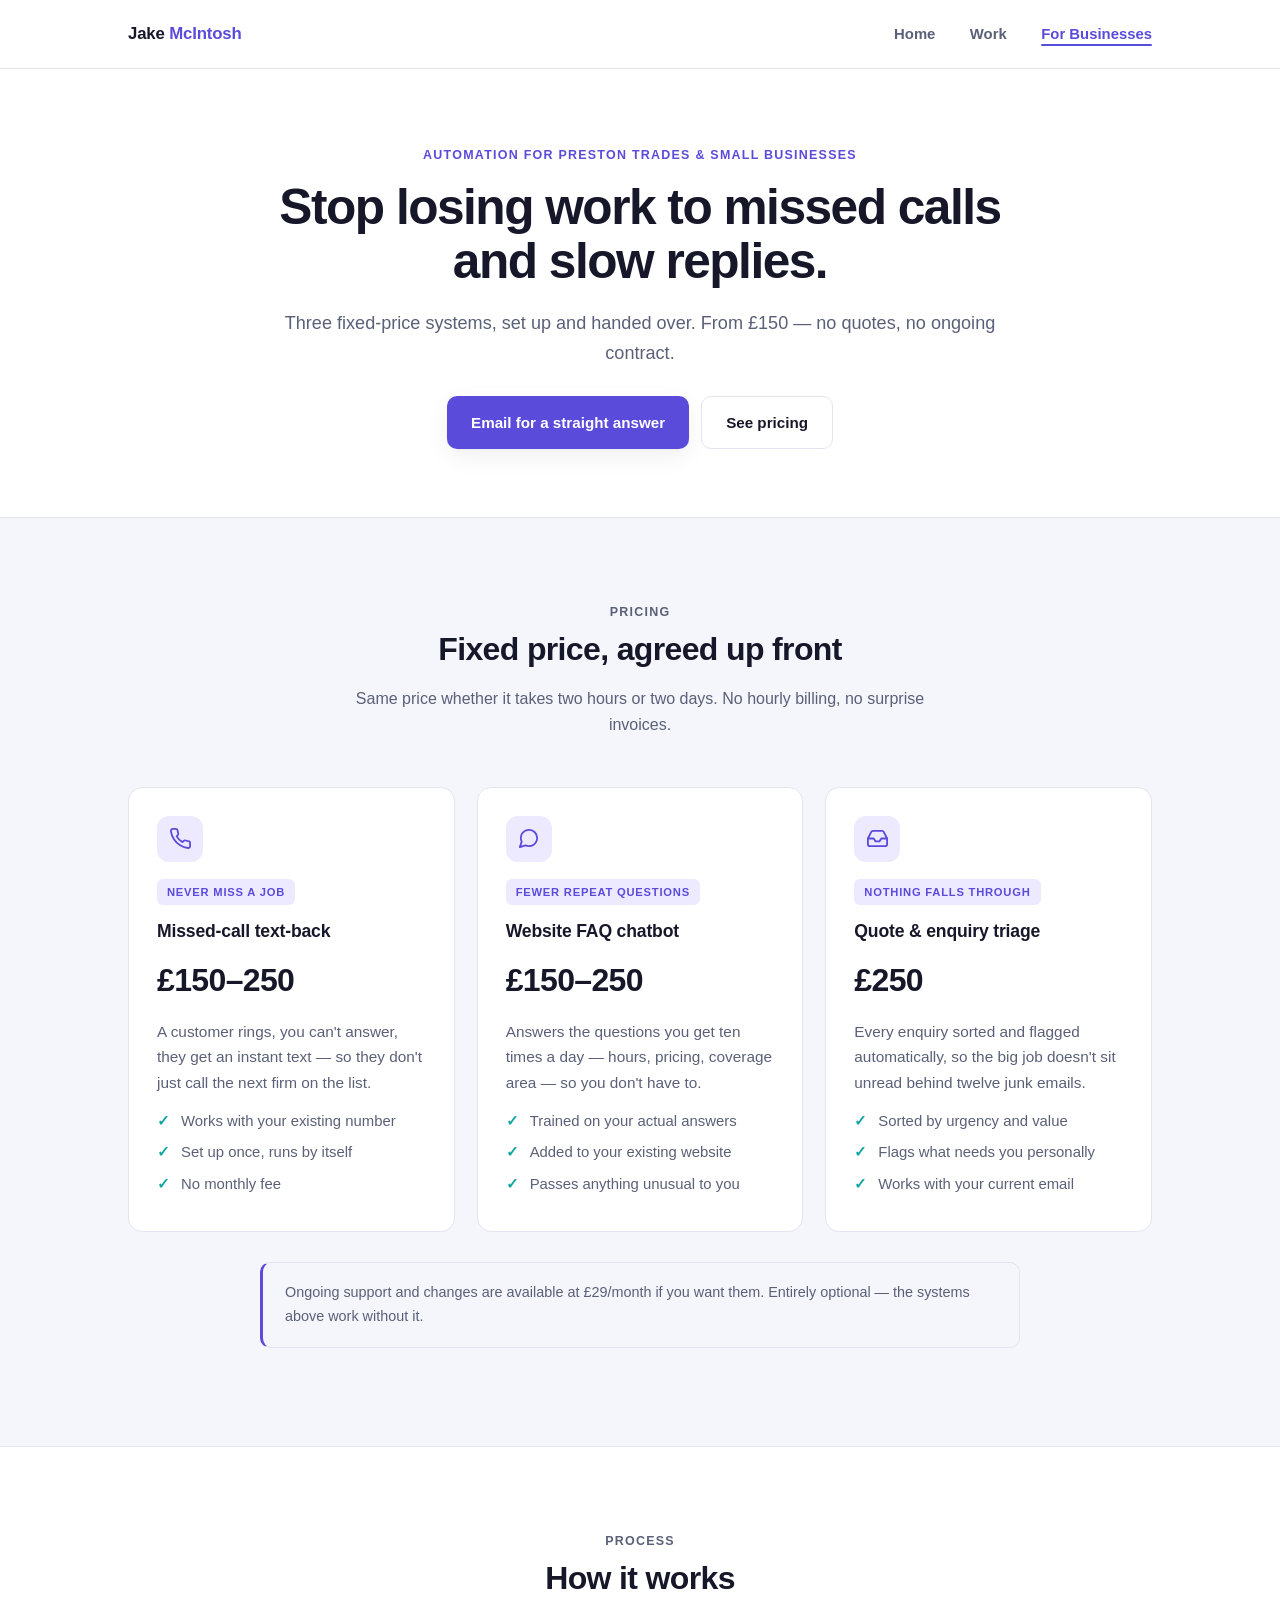
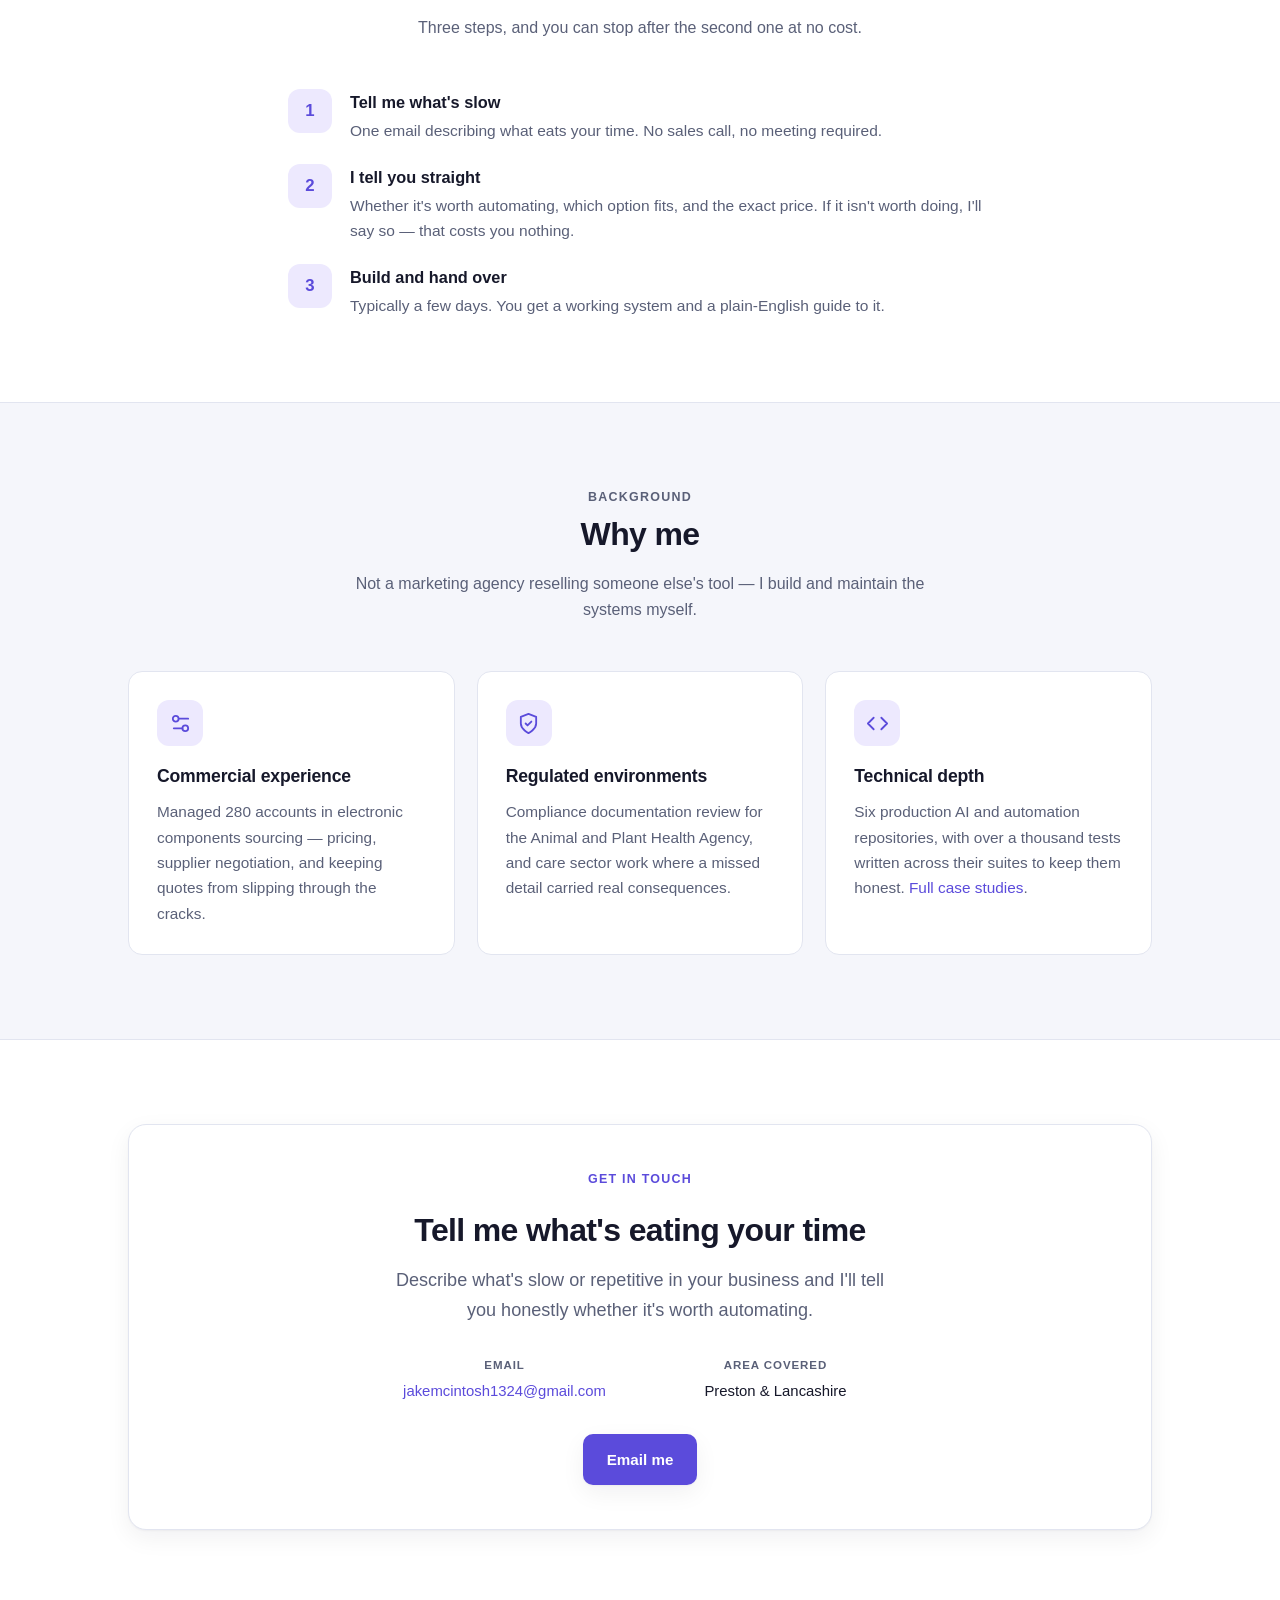
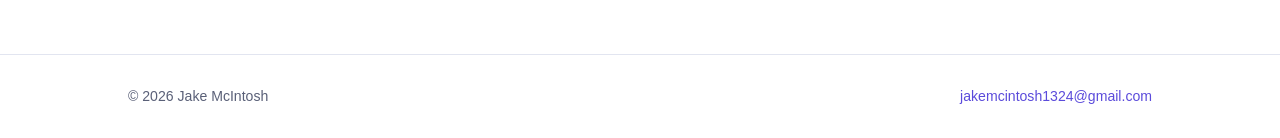
==== commit b6eb87b3: "Correct test-figure framing: own suites, not external validation Test counts are self-written develo" ====
--- a/business.html
+++ b/business.html
@@ -130,7 +130,7 @@
         <div class="card reveal">
           <div class="ico"><svg viewBox="0 0 24 24"><path d="m16 18 6-6-6-6M8 6l-6 6 6 6"/></svg></div>
           <h3>Technical depth</h3>
-          <p>Six production AI and automation repositories with over a thousand automated tests. <a href="work.html">Full case studies</a>.</p>
+          <p>Six production AI and automation repositories, with over a thousand tests written across their suites to keep them honest. <a href="work.html">Full case studies</a>.</p>
         </div>
       </div>
     </div>
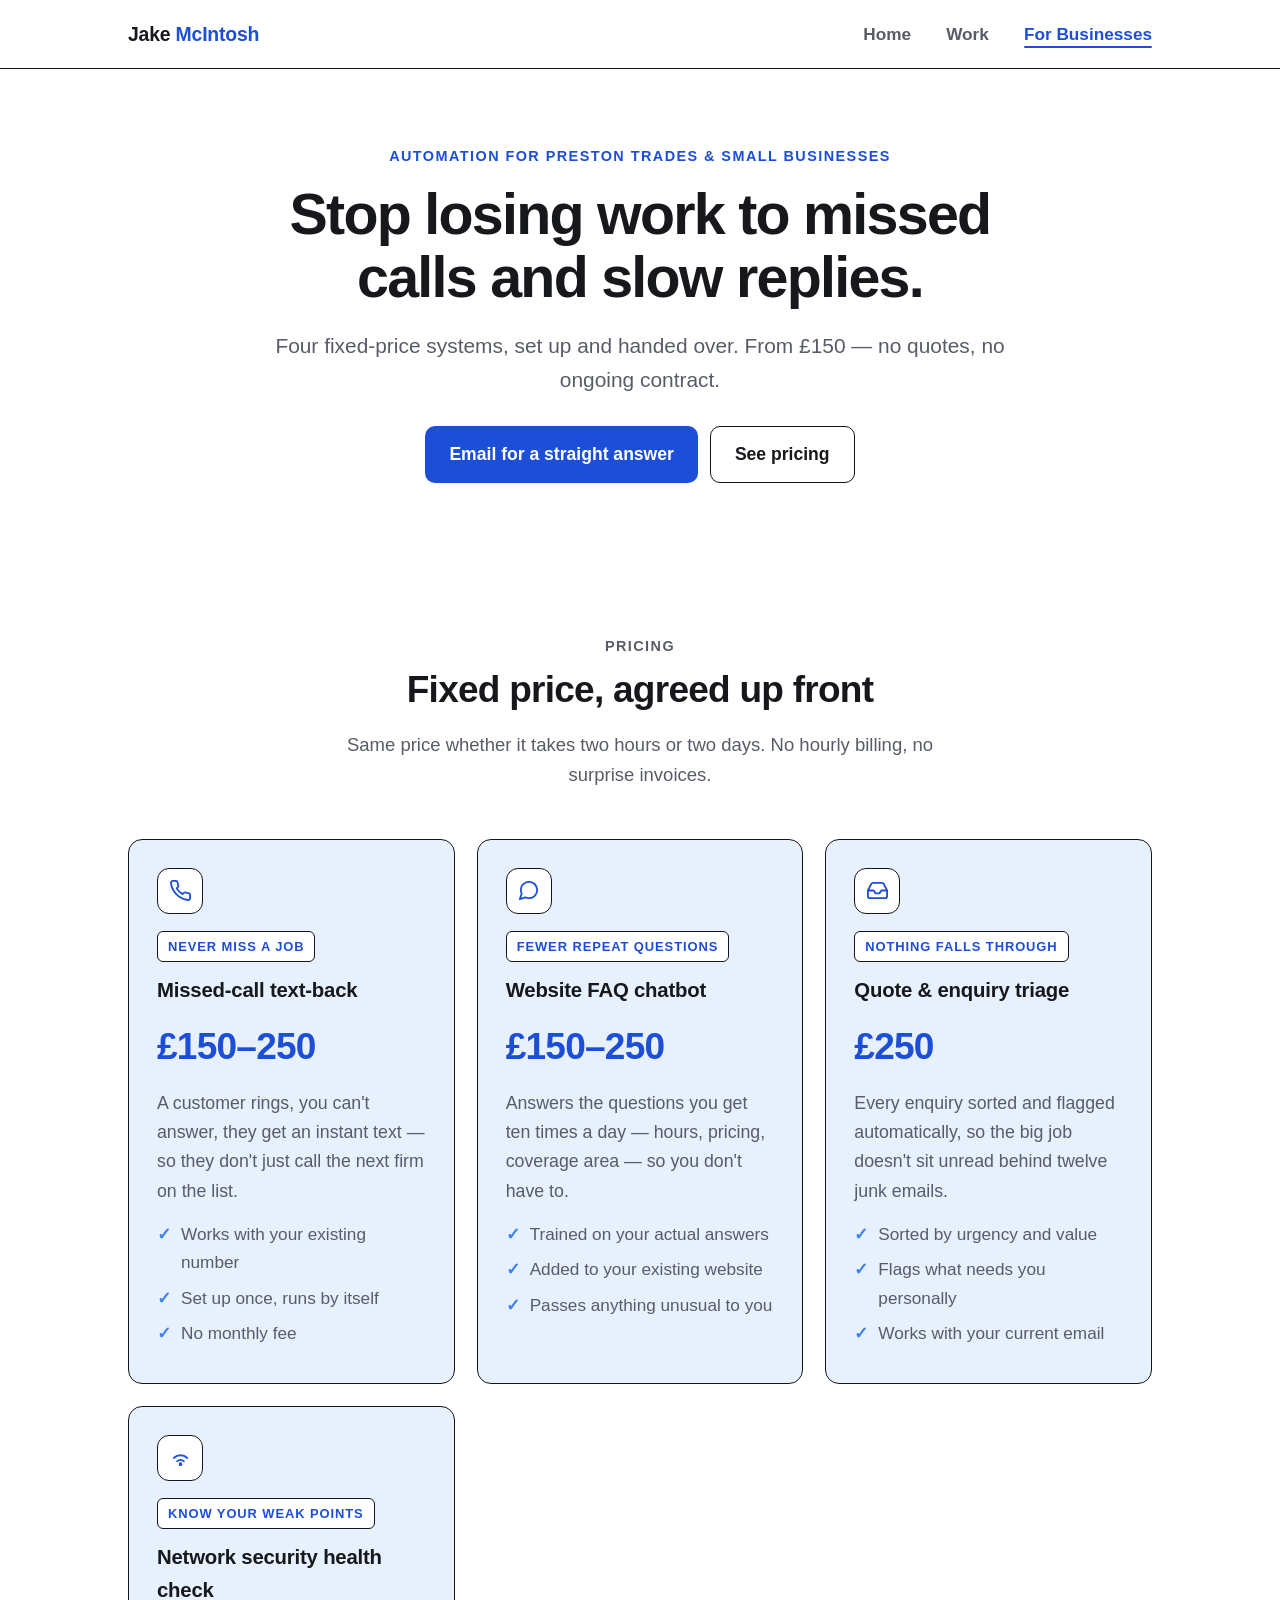
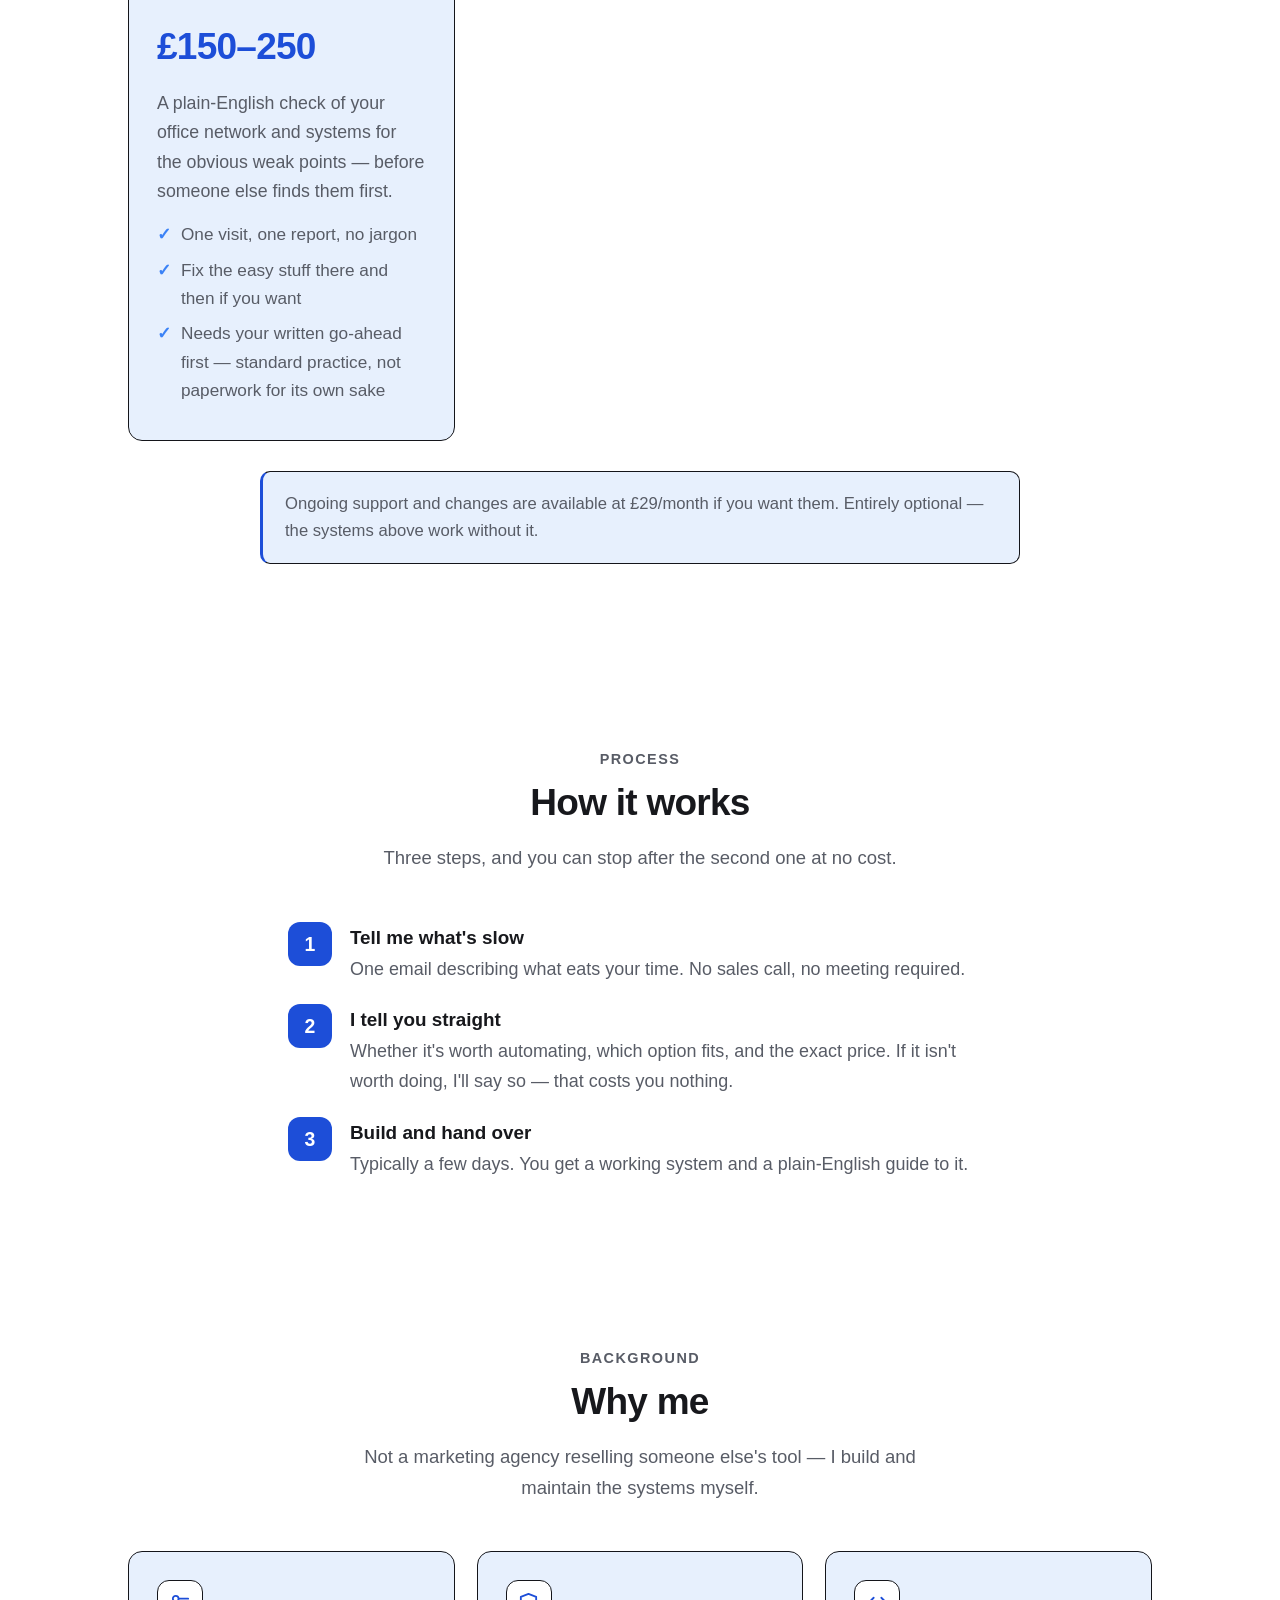
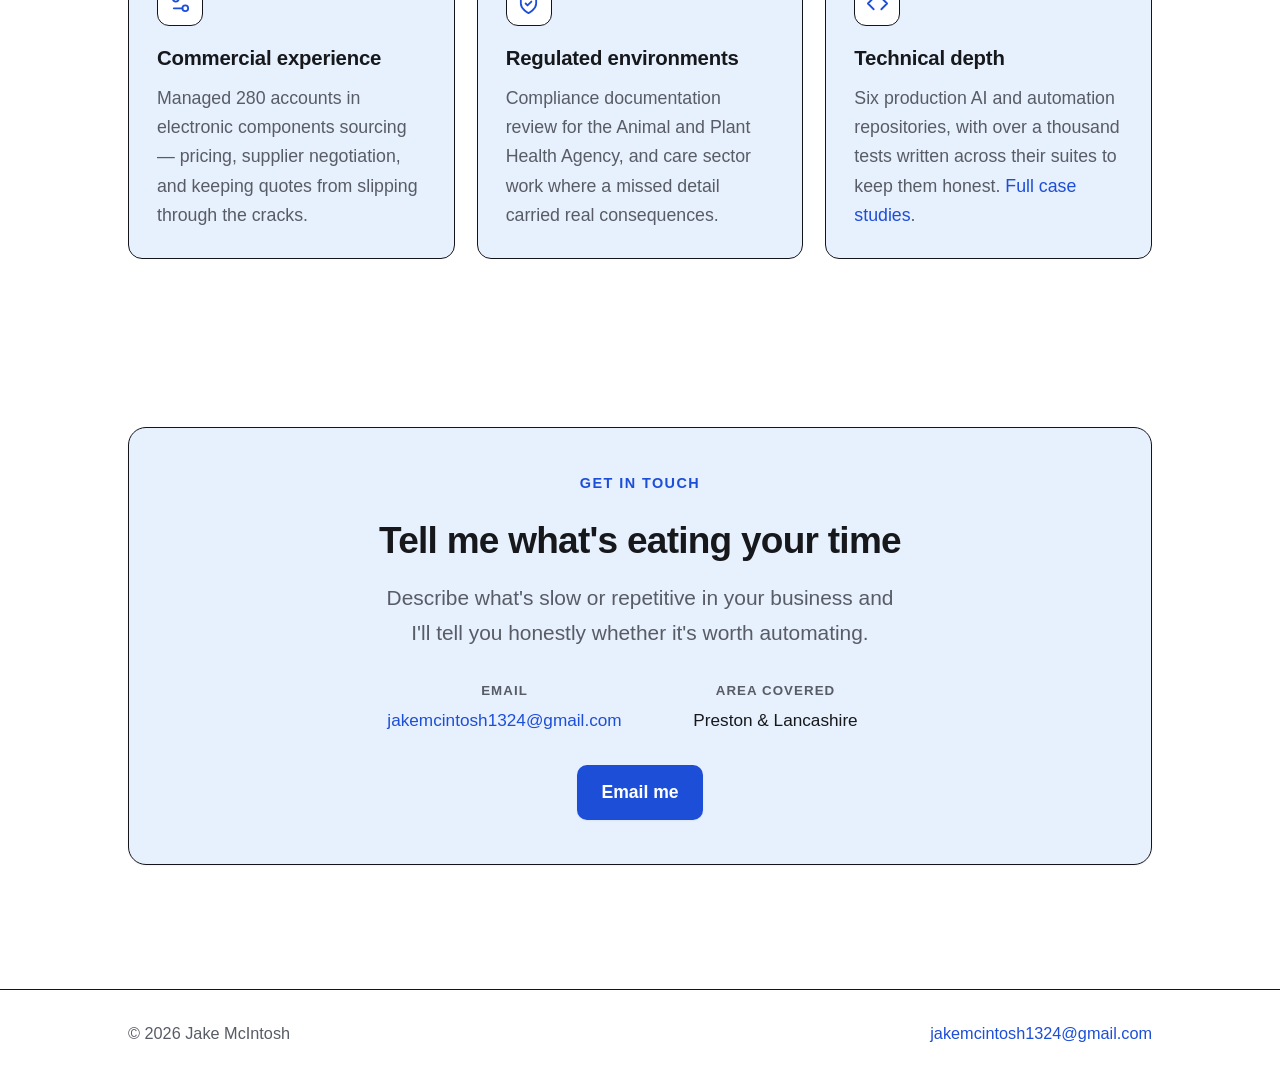
==== commit 62f0ccf9: "Add the two services that are sellable today business.html: network security health check (£150-250)" ====
--- a/business.html
+++ b/business.html
@@ -4,7 +4,7 @@
 <meta charset="utf-8">
 <meta name="viewport" content="width=device-width, initial-scale=1">
 <title>Business Automation, Fixed Prices — Jake McIntosh, Preston</title>
-<meta name="description" content="Fixed-price automation for Preston trades and small businesses: missed-call text-back, website FAQ chatbot, and enquiry triage. From £150. No quotes, no contracts.">
+<meta name="description" content="Fixed-price automation for Preston trades and small businesses: missed-call text-back, website FAQ chatbot, enquiry triage, and a network security health check. From £150. No quotes, no contracts.">
 <link rel="stylesheet" href="style.css">
 </head>
 <body>
@@ -27,7 +27,7 @@
       <div class="narrow" style="text-align:center">
         <p class="eyebrow">Automation for Preston trades &amp; small businesses</p>
         <h1>Stop losing work to missed calls and slow replies.</h1>
-        <p class="lede">Three fixed-price systems, set up and handed over. From £150 — no quotes, no ongoing contract.</p>
+        <p class="lede">Four fixed-price systems, set up and handed over. From £150 — no quotes, no ongoing contract.</p>
         <div class="cta-row" style="justify-content:center">
           <a class="btn primary" href="mailto:jakemcintosh1324@gmail.com?subject=Automation%20enquiry">Email for a straight answer</a>
           <a class="btn ghost" href="#pricing">See pricing</a>
@@ -82,6 +82,19 @@
             <li>Sorted by urgency and value</li>
             <li>Flags what needs you personally</li>
             <li>Works with your current email</li>
+          </ul>
+        </div>
+
+        <div class="card price-card reveal">
+          <div class="ico"><svg viewBox="0 0 24 24"><path d="M5 12.5a10 10 0 0 1 14 0"/><path d="M8.5 16a5 5 0 0 1 7 0"/><circle cx="12" cy="19" r="1"/></svg></div>
+          <span class="tag">Know your weak points</span>
+          <h3>Network security health check</h3>
+          <div class="price">£150–250</div>
+          <p>A plain-English check of your office network and systems for the obvious weak points — before someone else finds them first.</p>
+          <ul>
+            <li>One visit, one report, no jargon</li>
+            <li>Fix the easy stuff there and then if you want</li>
+            <li>Needs your written go-ahead first — standard practice, not paperwork for its own sake</li>
           </ul>
         </div>
       </div>
--- a/style.css
+++ b/style.css
@@ -1,39 +1,40 @@
 :root {
   --bg: #ffffff;
-  --bg-alt: #f5f6fb;
-  --bg-deep: #eceef7;
-  --text: #16182a;
-  --text-dim: #5a6078;
-  --border: #e2e5f0;
-  --accent: #5b4bdb;
-  --accent-soft: #ede9fe;
-  --accent-2: #0ea5a4;
-  --code-bg: #eef0f8;
-  --shadow: 0 1px 2px rgba(20,22,40,.04), 0 8px 24px rgba(20,22,40,.06);
-  --shadow-lg: 0 2px 4px rgba(20,22,40,.05), 0 18px 44px rgba(20,22,40,.11);
+  --card-bg: #e7f0fd;
+  --card-bg-hover: #d9e8fc;
+  --chip-bg: #ffffff;
+  --accent: #1d4ed8;
+  --accent-2: #3b82f6;
+  --text: #17181c;
+  --text-dim: #585c66;
+  --border: #14151a;
+  --code-bg: #eef1f6;
+  --shadow: 0 1px 2px rgba(20,22,40,.05);
+  --shadow-lg: 0 10px 28px rgba(20,40,80,.12);
   --radius: 14px;
   --max: 1080px;
 }
 
 @media (prefers-color-scheme: dark) {
   :root {
-    --bg: #0f1119;
-    --bg-alt: #161927;
-    --bg-deep: #1c2032;
-    --text: #eceef8;
-    --text-dim: #9ba2be;
-    --border: #262b3f;
-    --accent: #8b7cf8;
-    --accent-soft: #241f45;
-    --accent-2: #2dd4bf;
-    --code-bg: #1b1f30;
-    --shadow: 0 1px 2px rgba(0,0,0,.3), 0 8px 24px rgba(0,0,0,.25);
-    --shadow-lg: 0 2px 4px rgba(0,0,0,.3), 0 18px 44px rgba(0,0,0,.4);
+    --bg: #0e1016;
+    --card-bg: #16233a;
+    --card-bg-hover: #1c2c48;
+    --chip-bg: #101826;
+    --accent: #7fa8ff;
+    --accent-2: #5b8def;
+    --text: #eef0f5;
+    --text-dim: #a3a8b5;
+    --border: #33445e;
+    --code-bg: #131a28;
+    --shadow: 0 1px 2px rgba(0,0,0,.3);
+    --shadow-lg: 0 16px 40px rgba(0,0,0,.45);
   }
 }
 
 * { box-sizing: border-box; }
-html { scroll-behavior: smooth; }
+html { scroll-behavior: smooth; font-size: 17px; }
+@media (min-width: 1000px) { html { font-size: 18.5px; } }
 
 body {
   margin: 0;
@@ -41,7 +42,6 @@
   color: var(--text);
   font-family: -apple-system, BlinkMacSystemFont, "Segoe UI", Roboto, Helvetica, Arial, sans-serif;
   line-height: 1.65;
-  font-size: 16px;
   -webkit-font-smoothing: antialiased;
 }
 
@@ -63,7 +63,7 @@
 header.site {
   border-bottom: 1px solid var(--border);
   position: sticky; top: 0;
-  background: color-mix(in srgb, var(--bg) 88%, transparent);
+  background: color-mix(in srgb, var(--bg) 90%, transparent);
   backdrop-filter: saturate(180%) blur(12px);
   z-index: 50;
 }
@@ -117,7 +117,6 @@
 main { padding-bottom: 40px; }
 section { padding: 84px 0; }
 section.pad-sm { padding: 56px 0; }
-section.alt { background: var(--bg-alt); border-top: 1px solid var(--border); border-bottom: 1px solid var(--border); }
 
 .section-head { text-align: center; max-width: 620px; margin: 0 auto 48px; }
 .section-head.left { text-align: left; margin-left: 0; }
@@ -133,7 +132,7 @@
 }
 .btn.primary { background: var(--accent); color: #fff; box-shadow: var(--shadow); }
 .btn.primary:hover { text-decoration: none; transform: translateY(-2px); box-shadow: var(--shadow-lg); }
-.btn.ghost { border: 1px solid var(--border); color: var(--text); background: var(--bg); }
+.btn.ghost { border: 1px solid var(--border); color: var(--text); background: var(--chip-bg); }
 .btn.ghost:hover { text-decoration: none; border-color: var(--accent); color: var(--accent); transform: translateY(-2px); }
 
 /* ---------- hero ---------- */
@@ -147,23 +146,23 @@
 .availability {
   display: inline-flex; align-items: center; gap: 9px;
   font-size: 0.85rem; font-weight: 600; color: var(--text-dim);
-  border: 1px solid var(--border); background: var(--bg-alt);
+  border: 1px solid var(--border); background: var(--chip-bg);
   border-radius: 30px; padding: 6px 15px; margin-bottom: 22px;
 }
 .availability .dot {
-  width: 8px; height: 8px; border-radius: 50%; background: #22c55e; flex: none;
-  box-shadow: 0 0 0 0 rgba(34,197,94,.6); animation: pulse 2.4s infinite;
+  width: 8px; height: 8px; border-radius: 50%; background: #16a34a; flex: none;
+  box-shadow: 0 0 0 0 rgba(22,163,74,.6); animation: pulse 2.4s infinite;
 }
 @keyframes pulse {
-  70% { box-shadow: 0 0 0 9px rgba(34,197,94,0); }
-  100% { box-shadow: 0 0 0 0 rgba(34,197,94,0); }
+  70% { box-shadow: 0 0 0 9px rgba(22,163,74,0); }
+  100% { box-shadow: 0 0 0 0 rgba(22,163,74,0); }
 }
 
 .social-rail { display: flex; gap: 12px; margin-top: 26px; }
 .social-rail a {
   width: 40px; height: 40px; border-radius: 10px;
   display: grid; place-items: center;
-  border: 1px solid var(--border); background: var(--bg-alt); color: var(--text-dim);
+  border: 1px solid var(--border); background: var(--chip-bg); color: var(--text-dim);
   transition: all .18s ease;
 }
 .social-rail a:hover { color: var(--accent); border-color: var(--accent); transform: translateY(-2px); }
@@ -172,15 +171,40 @@
 .hero-art { width: 100%; }
 .hero-art svg { width: 100%; height: auto; display: block; }
 
-/* ---------- stats ---------- */
-.stats { display: grid; grid-template-columns: repeat(4, 1fr); gap: 24px; }
-@media (max-width: 760px) { .stats { grid-template-columns: repeat(2, 1fr); gap: 28px 16px; } }
-.stat { text-align: center; }
-.stat .n {
-  font-size: clamp(1.9rem, 4vw, 2.5rem); font-weight: 800;
-  color: var(--accent); letter-spacing: -0.03em; line-height: 1.1;
-}
-.stat .l { font-size: 0.85rem; color: var(--text-dim); font-weight: 600; margin-top: 4px; }
+/* ---------- inline stat grid (used inside case-study cards) ---------- */
+.stat-grid {
+  display: grid; grid-template-columns: repeat(4, 1fr);
+  gap: 20px; margin: 22px 0 4px; text-align: center;
+}
+.stat-grid .stat-n {
+  font-size: 1.8rem; font-weight: 800; color: var(--accent);
+  line-height: 1.15; word-break: break-word;
+}
+.stat-grid .stat-l { font-size: 0.82rem; color: var(--text-dim); margin-top: 2px; }
+@media (max-width: 560px) {
+  .stat-grid { grid-template-columns: repeat(2, 1fr); gap: 16px 14px; }
+  .stat-grid .stat-n { font-size: 1.4rem; }
+  .stat-grid .stat-l { font-size: 0.76rem; }
+}
+
+/* ---------- capability strip (replaces numeric stat band) ---------- */
+.cap-strip {
+  display: flex; flex-wrap: wrap; gap: 12px; justify-content: center;
+}
+.cap-chip {
+  display: flex; align-items: center; gap: 10px;
+  background: var(--chip-bg); border: 1px solid var(--border);
+  border-radius: 12px; padding: 14px 18px;
+  font-size: 0.88rem; font-weight: 700; color: var(--text);
+  flex: 1 1 220px; max-width: 280px;
+}
+.cap-chip .n { color: var(--accent); font-weight: 800; }
+.cap-chip .ico-sm {
+  width: 30px; height: 30px; border-radius: 8px; flex: none;
+  background: var(--card-bg); color: var(--accent);
+  display: grid; place-items: center;
+}
+.cap-chip .ico-sm svg { width: 16px; height: 16px; stroke: currentColor; fill: none; stroke-width: 2; stroke-linecap: round; stroke-linejoin: round; }
 
 /* ---------- cards ---------- */
 .grid { display: grid; grid-template-columns: repeat(2, 1fr); gap: 22px; }
@@ -189,18 +213,18 @@
 @media (max-width: 720px) { .grid { grid-template-columns: 1fr; } }
 
 .card {
-  background: var(--bg); border: 1px solid var(--border);
+  background: var(--card-bg); border: 1px solid var(--border);
   border-radius: var(--radius); padding: 28px;
-  transition: transform .2s ease, box-shadow .2s ease, border-color .2s ease;
-}
-section.alt .card { background: var(--bg); }
-.card:hover { transform: translateY(-4px); box-shadow: var(--shadow-lg); border-color: color-mix(in srgb, var(--accent) 35%, var(--border)); }
+  transition: transform .2s ease, box-shadow .2s ease, background .2s ease;
+}
+.card:hover { transform: translateY(-4px); box-shadow: var(--shadow-lg); background: var(--card-bg-hover); }
 .card p { color: var(--text-dim); margin: 8px 0 0; font-size: 0.96rem; }
 .card p strong { color: var(--text); }
 
 .ico {
   width: 46px; height: 46px; border-radius: 12px;
-  background: var(--accent-soft); color: var(--accent);
+  background: var(--chip-bg); border: 1px solid var(--border);
+  color: var(--accent);
   display: grid; place-items: center; margin-bottom: 16px;
 }
 .ico svg { width: 23px; height: 23px; stroke: currentColor; fill: none; stroke-width: 1.9; stroke-linecap: round; stroke-linejoin: round; }
@@ -208,7 +232,8 @@
 .tag {
   display: inline-block; font-size: 0.7rem; font-weight: 800;
   letter-spacing: 0.07em; text-transform: uppercase;
-  color: var(--accent); background: var(--accent-soft);
+  color: var(--accent); background: var(--chip-bg);
+  border: 1px solid var(--border);
   padding: 4px 10px; border-radius: 6px; margin-bottom: 12px;
 }
 
@@ -221,13 +246,13 @@
 
 .stack { margin-top: 16px; display: flex; flex-wrap: wrap; gap: 6px; }
 .stack span {
-  font-size: 0.76rem; background: var(--code-bg); color: var(--text-dim);
+  font-size: 0.76rem; background: var(--chip-bg); border: 1px solid var(--border);
+  color: var(--text-dim);
   padding: 4px 10px; border-radius: 20px; font-weight: 600;
 }
 
 .card-link { display: inline-block; margin-top: 16px; font-weight: 700; font-size: 0.9rem; }
 
-/* numbered principle cards */
 .num-badge {
   width: 34px; height: 34px; border-radius: 9px;
   background: var(--accent); color: #fff;
@@ -238,13 +263,13 @@
 /* ---------- tech stack groups ---------- */
 .tech-grid { display: grid; grid-template-columns: repeat(2, 1fr); gap: 20px; }
 @media (max-width: 720px) { .tech-grid { grid-template-columns: 1fr; } }
-.tech-group { border: 1px solid var(--border); border-radius: var(--radius); padding: 22px 24px; background: var(--bg); }
+.tech-group { border: 1px solid var(--border); border-radius: var(--radius); padding: 22px 24px; background: var(--card-bg); }
 .tech-group h4 {
   margin: 0 0 12px; font-size: 0.78rem; font-weight: 800;
   letter-spacing: 0.08em; text-transform: uppercase; color: var(--text-dim);
 }
 .tech-group .stack { margin: 0; }
-.tech-group .stack span { background: var(--accent-soft); color: var(--accent); }
+.tech-group .stack span { background: var(--chip-bg); color: var(--accent); }
 
 /* ---------- timeline ---------- */
 .timeline { position: relative; padding-left: 30px; }
@@ -268,7 +293,7 @@
 
 /* ---------- price cards ---------- */
 .price-card .price {
-  font-size: 2rem; font-weight: 800; color: var(--text);
+  font-size: 2rem; font-weight: 800; color: var(--accent);
   margin: 6px 0 12px; letter-spacing: -0.02em;
 }
 .price-card ul { margin: 14px 0 0; padding-left: 0; list-style: none; }
@@ -287,7 +312,7 @@
 .steps li::before {
   content: counter(step); display: grid; place-items: center;
   width: 44px; height: 44px; border-radius: 12px;
-  background: var(--accent-soft); color: var(--accent);
+  background: var(--accent); color: #fff;
   font-weight: 800; font-size: 1.05rem;
 }
 .steps li > div { min-width: 0; color: var(--text-dim); font-size: 0.97rem; }
@@ -296,13 +321,13 @@
 /* ---------- notes / contact ---------- */
 .note {
   font-size: 0.9rem; color: var(--text-dim);
-  background: var(--bg-alt); border: 1px solid var(--border);
+  background: var(--card-bg); border: 1px solid var(--border);
   border-left: 3px solid var(--accent);
   border-radius: 10px; padding: 18px 22px;
 }
 
 .contact-panel {
-  background: var(--bg); border: 1px solid var(--border);
+  background: var(--card-bg); border: 1px solid var(--border);
   border-radius: 18px; padding: 44px; text-align: center;
   box-shadow: var(--shadow);
 }
@@ -328,10 +353,7 @@
 }
 footer.site .wrap { display: flex; justify-content: space-between; flex-wrap: wrap; gap: 12px; }
 
-/* ---------- scroll reveal ----------
-   Hidden state is only applied once JS has confirmed it can reveal again
-   (html.reveal-ready). Without JS, or if the observer never fires, all
-   content stays visible rather than blank. */
+/* ---------- scroll reveal ---------- */
 .reveal-ready .reveal { opacity: 0; transform: translateY(22px); transition: opacity .6s ease, transform .6s ease; }
 .reveal-ready .reveal.in { opacity: 1; transform: none; }
 @media (prefers-reduced-motion: reduce) {
